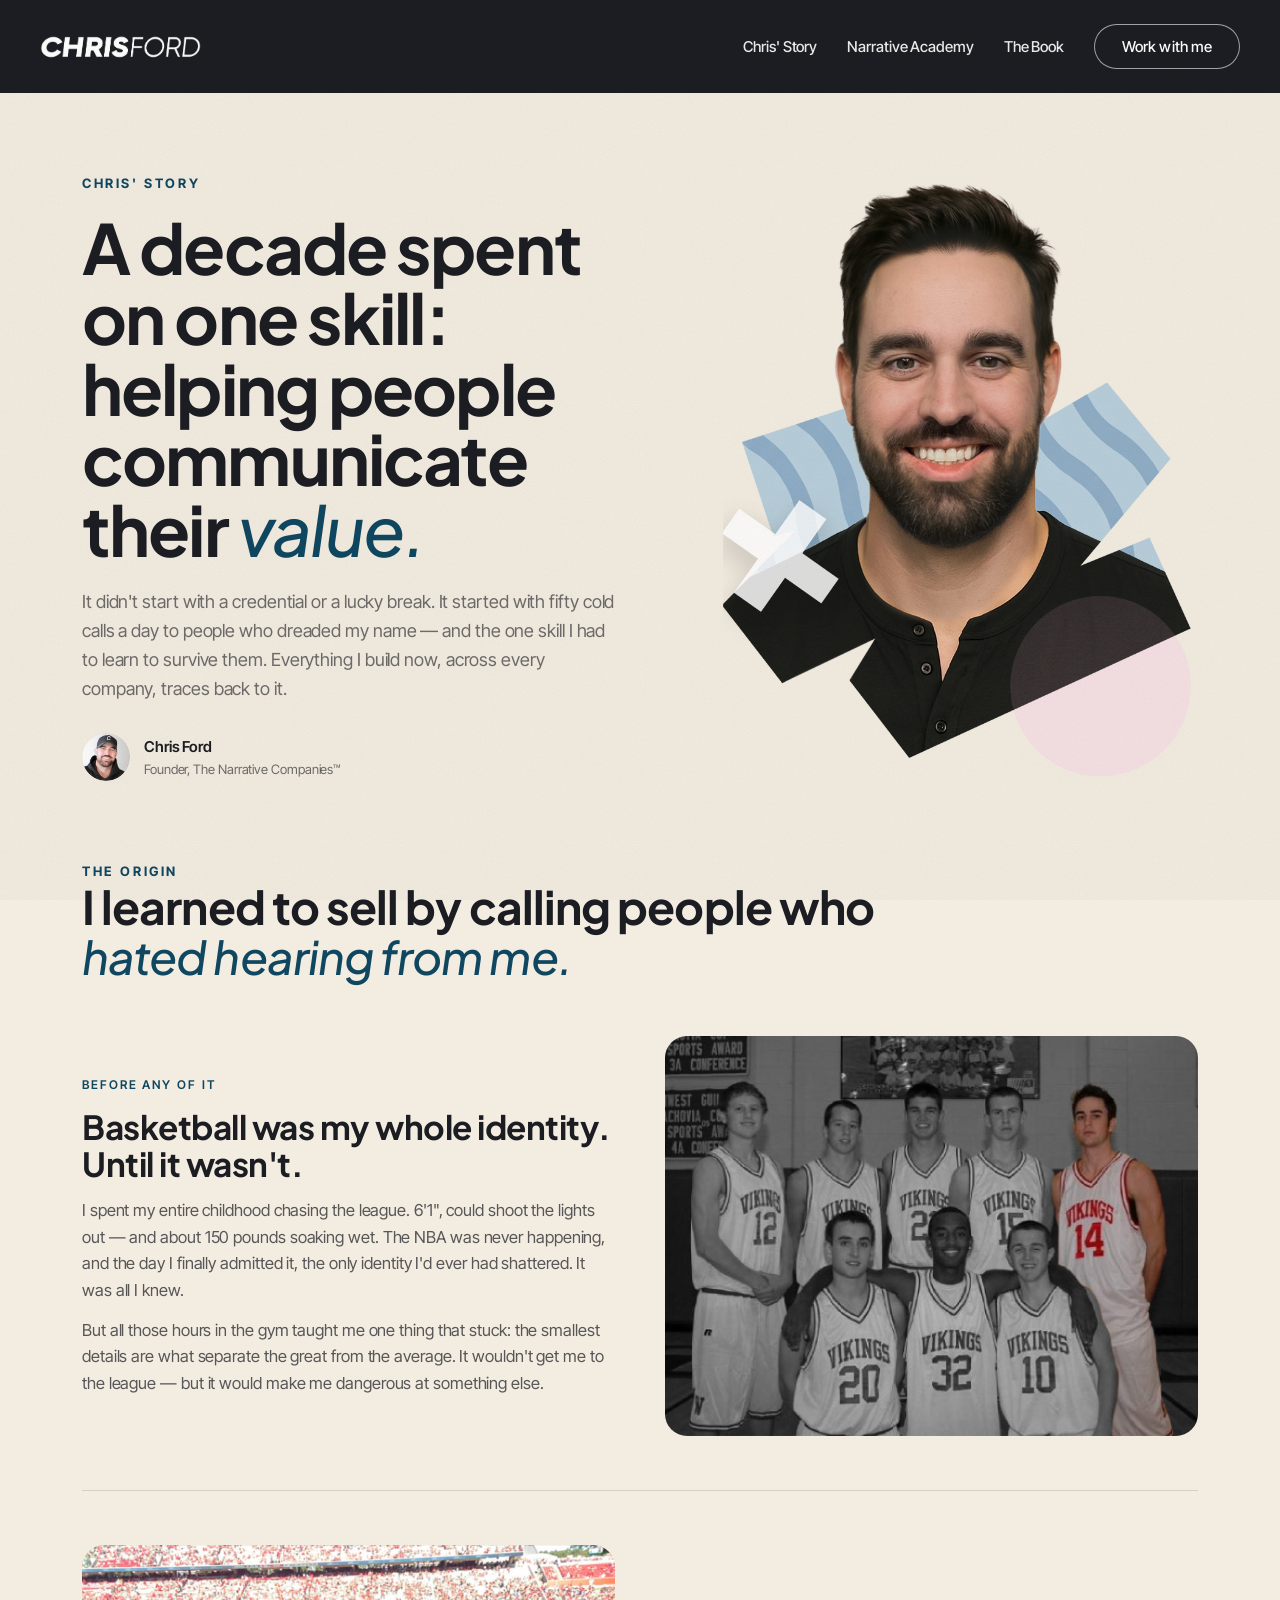
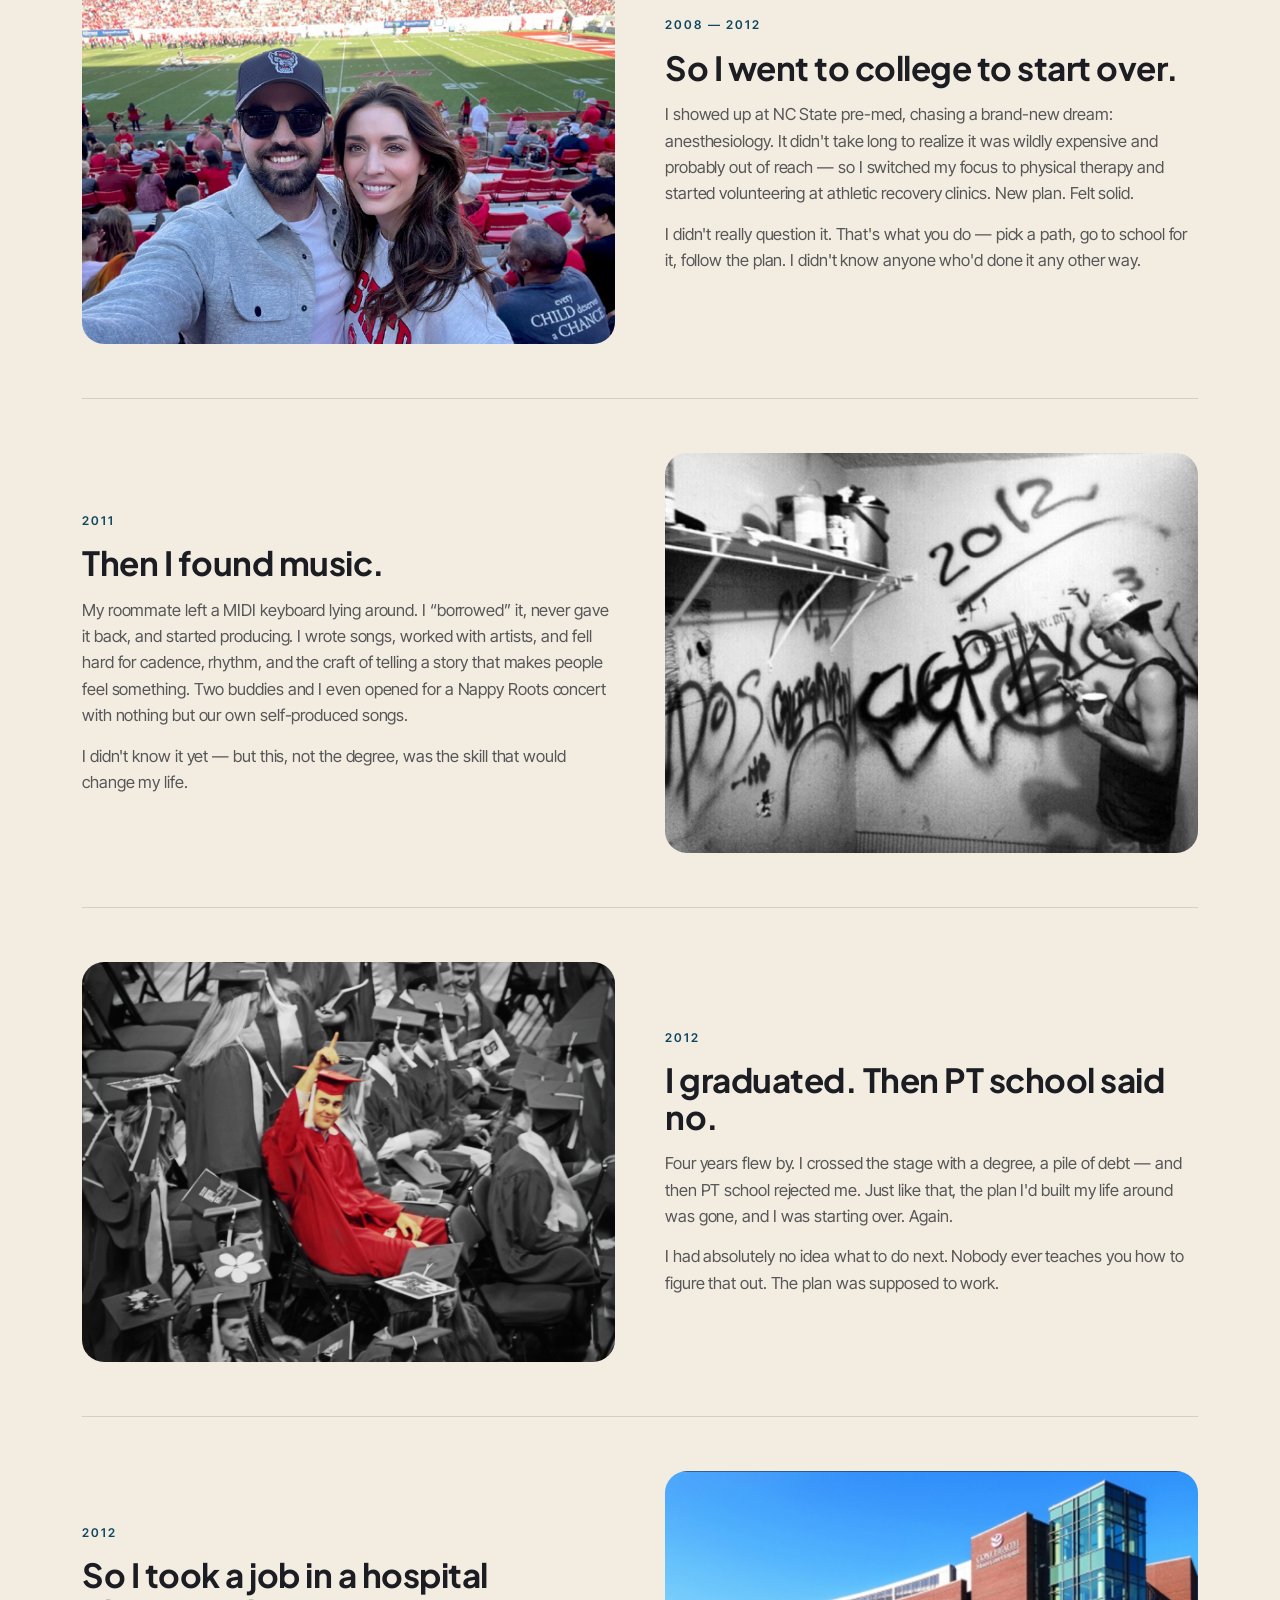
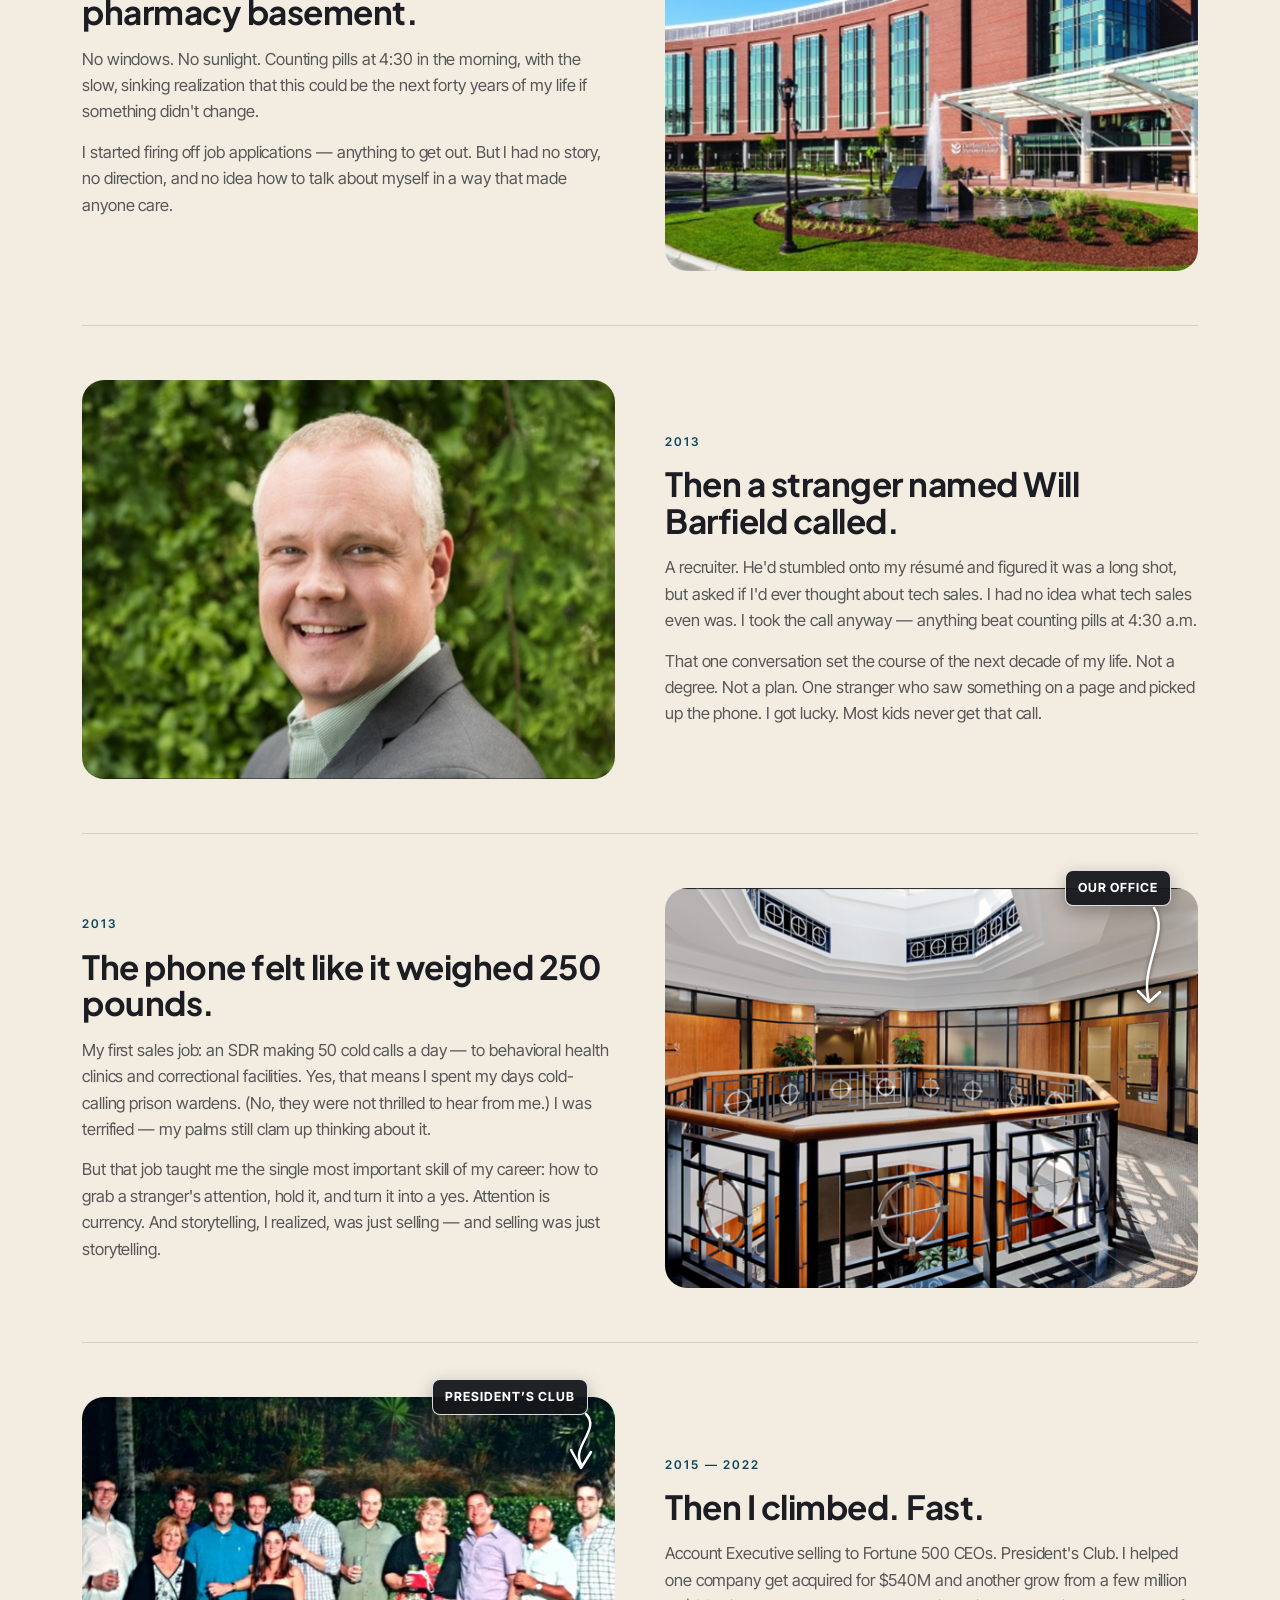
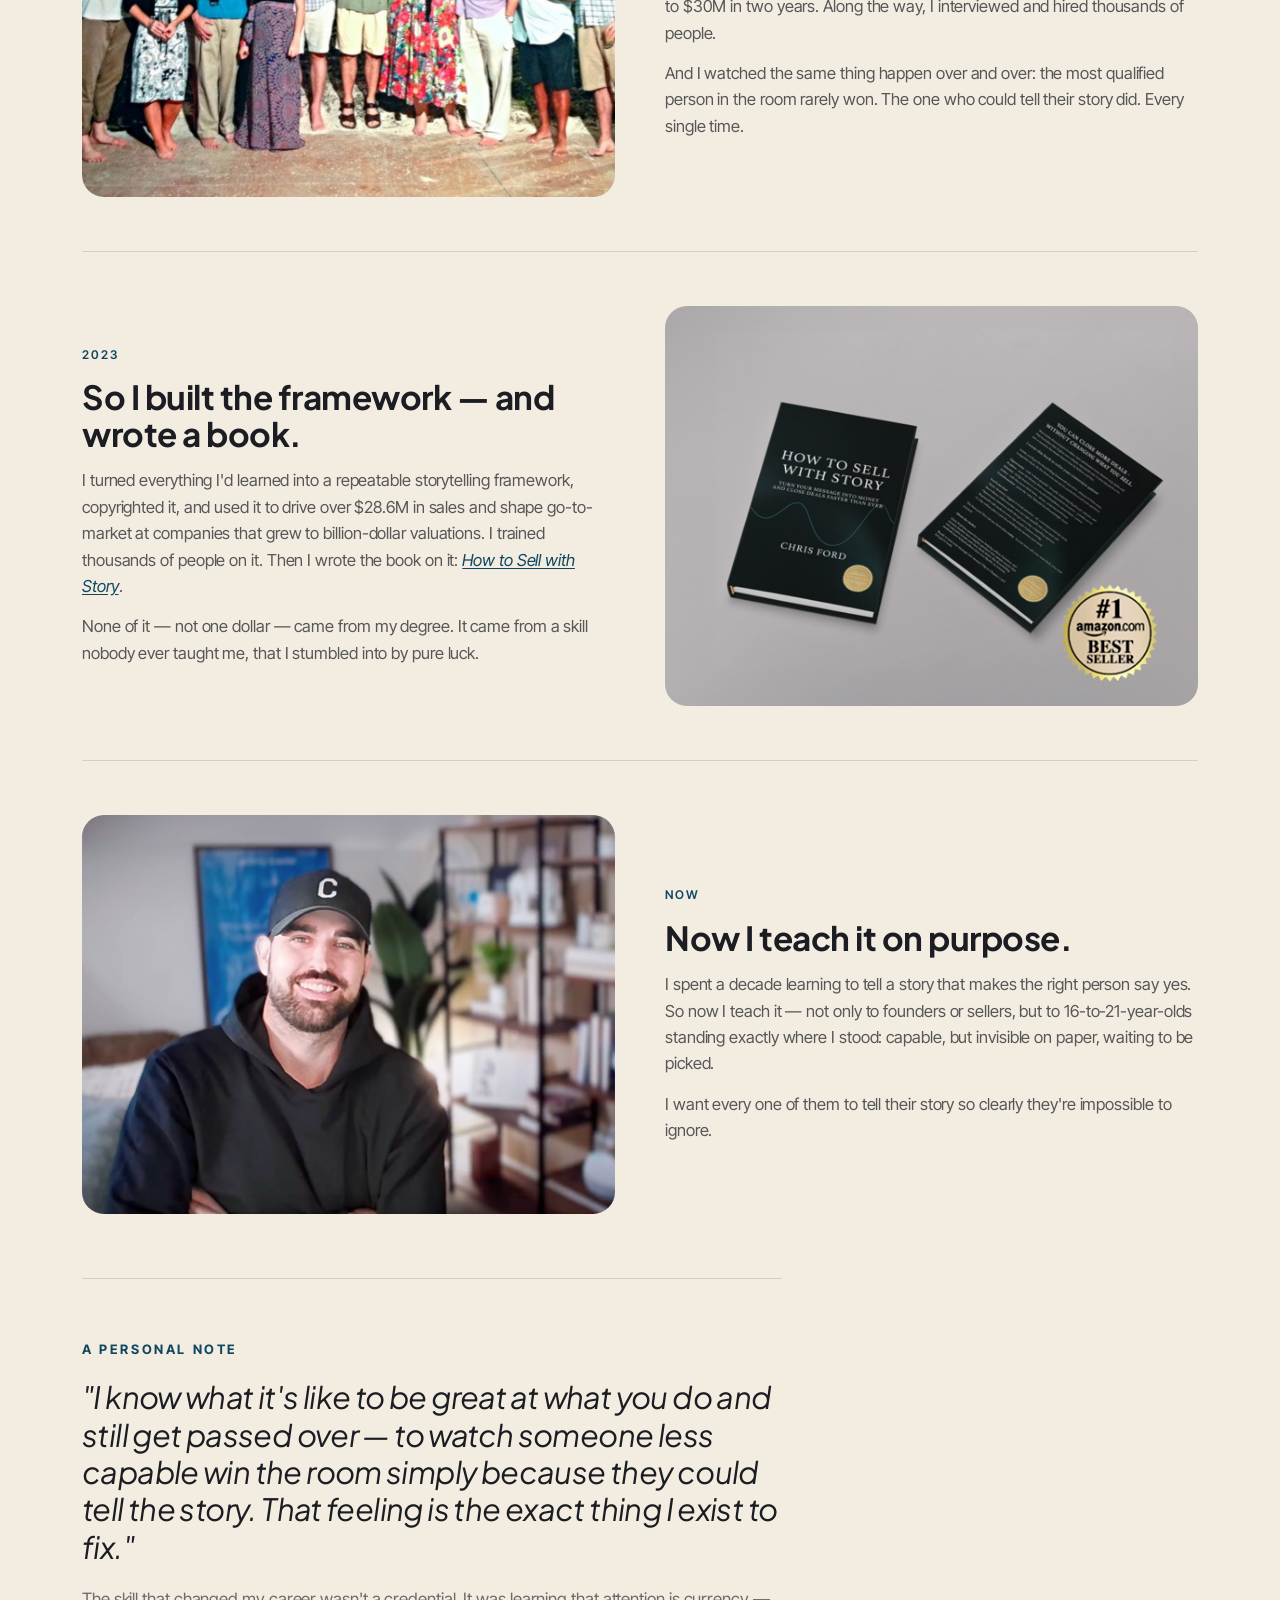
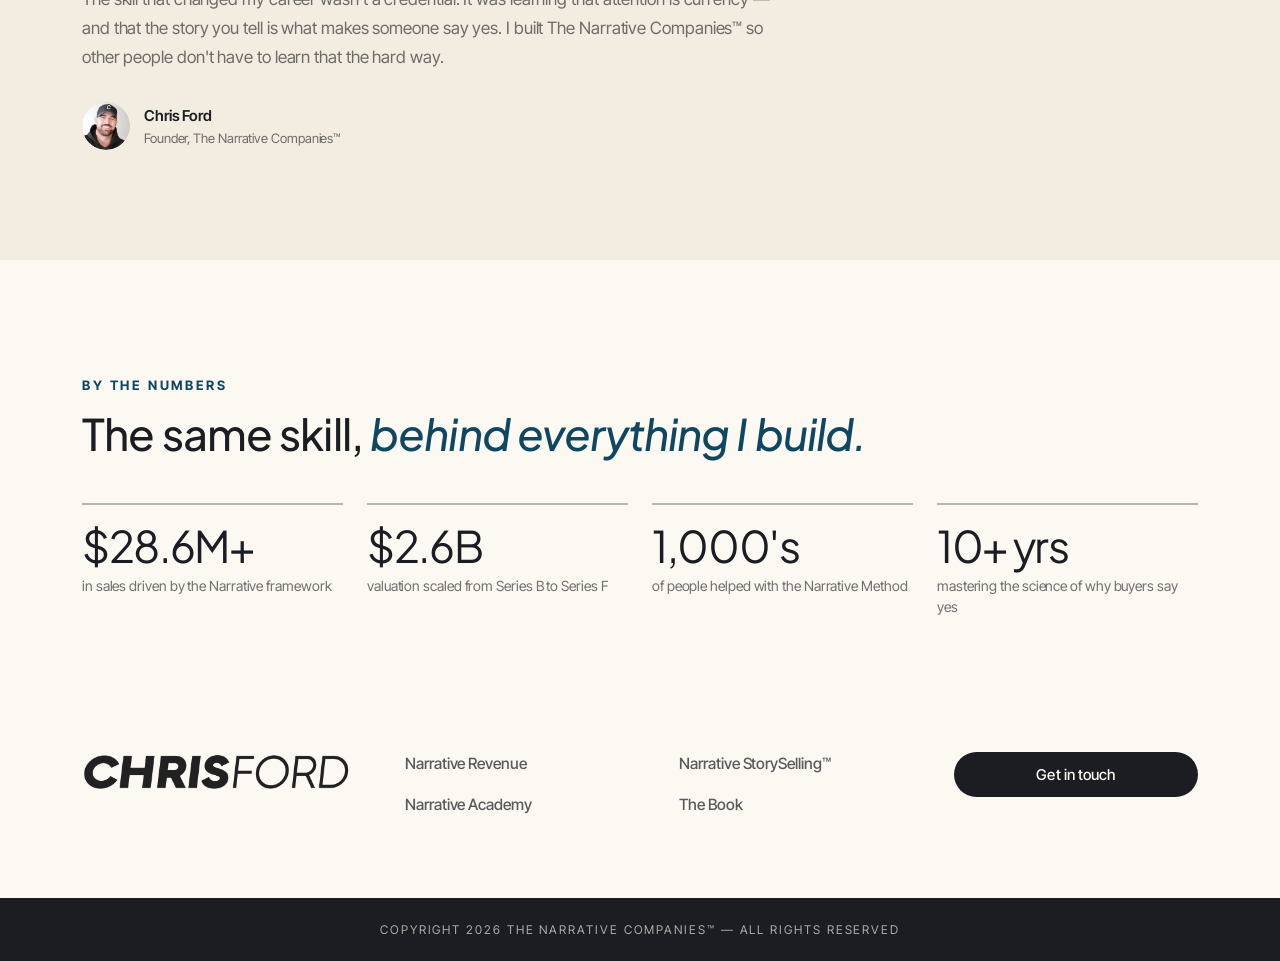
==== chris-story.html @ 7ea1d1e4 "Rebuild homepage: StoryBrand flow, cinematic intro, new type system - Move Chris' Story to its own p" ====
<!DOCTYPE html>
<html lang="en">
<head>
<meta charset="UTF-8">
<meta name="viewport" content="width=device-width, initial-scale=1.0">
<title>Chris' Story — Chris Ford</title>
<meta name="description" content="A decade spent on one skill: helping people communicate their value. The origin story behind Chris Ford and The Narrative Companies.">
<link rel="icon" href="ChrisFord-favicon.png">
<link rel="preconnect" href="https://fonts.googleapis.com">
<link rel="preconnect" href="https://fonts.gstatic.com" crossorigin>
<link href="https://fonts.googleapis.com/css2?family=Source+Serif+4:ital,opsz,wght@0,8..60,400;0,8..60,500;0,8..60,600;0,8..60,700;1,8..60,400;1,8..60,500;1,8..60,600&family=Inter+Tight:wght@400;500;600;700&family=Plus+Jakarta+Sans:wght@500;600;700;800&family=Caveat:wght@600;700&display=swap" rel="stylesheet">
<link rel="stylesheet" href="styles.css">
<style>
  /* Chris' Story page: no hero, so make the header a solid dark bar at the top */
  header{position:static;background:var(--ink)}
  body{background:var(--bone-soft)}
  .story{padding-top:clamp(56px,7vw,80px)}
</style>
</head>
<body>

<!-- ===== NAV ===== -->
<header>
  <nav>
    <a href="index.html" class="logo"><img src="cford.png" alt="Chris Ford"></a>
    <div class="navlinks">
      <a href="chris-story.html">Chris' Story</a>
      <a href="https://thenarrativeacademy.com" target="_blank" rel="noopener">Narrative Academy</a>
      <a href="index.html#book">The Book</a>
      <a href="contact.html" class="btn btn-ghost-light">Work with me</a>
    </div>
    <button class="nav-toggle" id="navToggle" aria-label="Open menu" aria-expanded="false">
      <span></span><span></span><span></span>
    </button>
  </nav>
  <div class="mobile-menu" id="mobileMenu">
    <a href="chris-story.html">Chris' Story</a>
    <a href="https://thenarrativeacademy.com" target="_blank" rel="noopener">Narrative Academy</a>
    <a href="index.html#book">The Book</a>
    <a href="contact.html" class="mm-cta">Work with me</a>
  </div>
</header>

<!-- ===== CHRIS' STORY ===== -->
<section class="story" id="chris-story">
  <div class="container">
    <div class="story-intro">
      <div>
        <div class="eyebrow">Chris' Story</div>
        <h2>A decade spent on one skill: helping people communicate their <em>value.</em></h2>
        <p class="lede">It didn't start with a credential or a lucky break. It started with fifty cold calls a day to people who dreaded my name — and the one skill I had to learn to survive them. Everything I build now, across every company, traces back to it.</p>
        <div class="story-byline">
          <img src="prof-ig.png" alt="Chris Ford">
          <div>
            <div class="nm">Chris Ford</div>
            <div class="rl">Founder, The Narrative Companies&trade;</div>
          </div>
        </div>
      </div>
      <div class="story-hero-photo"><img src="cf-design.png" alt="Chris Ford"></div>
    </div>

    <div class="story-origin-head">
      <div class="eyebrow">The origin</div>
      <h3>I learned to sell by calling people who <em>hated hearing from me.</em></h3>
    </div>

    <div class="beat first img-right">
      <div class="beat-media"><img src="chris-basketball.png" alt="Chris with his high school basketball team"></div>
      <div class="beat-text">
        <div class="beat-meta">Before any of it</div>
        <h3>Basketball was my whole identity. Until it wasn't.</h3>
        <p>I spent my entire childhood chasing the league. 6'1", could shoot the lights out — and about 150 pounds soaking wet. The NBA was never happening, and the day I finally admitted it, the only identity I'd ever had shattered. It was all I knew.</p>
        <p>But all those hours in the gym taught me one thing that stuck: the smallest details are what separate the great from the average. It wouldn't get me to the league — but it would make me dangerous at something else.</p>
      </div>
    </div>

    <div class="beat">
      <div class="beat-media"><img src="chris-nc-state.png" alt="NC State 2008"></div>
      <div class="beat-text">
        <div class="beat-meta">2008 — 2012</div>
        <h3>So I went to college to start over.</h3>
        <p>I showed up at NC State pre-med, chasing a brand-new dream: anesthesiology. It didn't take long to realize it was wildly expensive and probably out of reach — so I switched my focus to physical therapy and started volunteering at athletic recovery clinics. New plan. Felt solid.</p>
        <p>I didn't really question it. That's what you do — pick a path, go to school for it, follow the plan. I didn't know anyone who'd done it any other way.</p>
      </div>
    </div>

    <div class="beat img-right">
      <div class="beat-media"><img src="chris-storytelling.png" alt="Chris producing music in college"></div>
      <div class="beat-text">
        <div class="beat-meta">2011</div>
        <h3>Then I found music.</h3>
        <p>My roommate left a MIDI keyboard lying around. I &ldquo;borrowed&rdquo; it, never gave it back, and started producing. I wrote songs, worked with artists, and fell hard for cadence, rhythm, and the craft of telling a story that makes people feel something. Two buddies and I even opened for a Nappy Roots concert with nothing but our own self-produced songs.</p>
        <p>I didn't know it yet — but this, not the degree, was the skill that would change my life.</p>
      </div>
    </div>

    <div class="beat">
      <div class="beat-media"><img src="chris-graduation.png" alt="Graduation 2012"></div>
      <div class="beat-text">
        <div class="beat-meta">2012</div>
        <h3>I graduated. Then PT school said no.</h3>
        <p>Four years flew by. I crossed the stage with a degree, a pile of debt — and then PT school rejected me. Just like that, the plan I'd built my life around was gone, and I was starting over. Again.</p>
        <p>I had absolutely no idea what to do next. Nobody ever teaches you how to figure that out. The plan was supposed to work.</p>
      </div>
    </div>

    <div class="beat img-right">
      <div class="beat-media"><img src="chris-pharmacy.png" alt="Hospital pharmacy"></div>
      <div class="beat-text">
        <div class="beat-meta">2012</div>
        <h3>So I took a job in a hospital pharmacy basement.</h3>
        <p>No windows. No sunlight. Counting pills at 4:30 in the morning, with the slow, sinking realization that this could be the next forty years of my life if something didn't change.</p>
        <p>I started firing off job applications — anything to get out. But I had no story, no direction, and no idea how to talk about myself in a way that made anyone care.</p>
      </div>
    </div>

    <div class="beat">
      <div class="beat-media"><img src="chris-will-barfield.png" alt="Will Barfield"></div>
      <div class="beat-text">
        <div class="beat-meta">2013</div>
        <h3>Then a stranger named Will Barfield called.</h3>
        <p>A recruiter. He'd stumbled onto my résumé and figured it was a long shot, but asked if I'd ever thought about tech sales. I had no idea what tech sales even was. I took the call anyway — anything beat counting pills at 4:30 a.m.</p>
        <p>That one conversation set the course of the next decade of my life. Not a degree. Not a plan. One stranger who saw something on a page and picked up the phone. I got lucky. Most kids never get that call.</p>
      </div>
    </div>

    <div class="beat img-right">
      <div class="beat-media has-anno">
        <div class="beat-media-clip"><img src="chris-relias.png" alt="Chris's first sales office"></div>
        <div class="beat-anno">
          <span class="beat-anno-label">Our office</span>
          <svg class="beat-anno-arrow" width="46" height="105" viewBox="0 0 46 105" fill="none" aria-hidden="true" style="top:4%;right:clamp(12px,5.5%,34px)">
            <path d="M31 4 C 47 28, 16 64, 26 97" stroke="#fff" stroke-width="2.5" stroke-linecap="round"/>
            <path d="M15 87 L26 98 L37 88" stroke="#fff" stroke-width="2.5" stroke-linecap="round" stroke-linejoin="round"/>
          </svg>
        </div>
      </div>
      <div class="beat-text">
        <div class="beat-meta">2013</div>
        <h3>The phone felt like it weighed 250 pounds.</h3>
        <p>My first sales job: an SDR making 50 cold calls a day — to behavioral health clinics and correctional facilities. Yes, that means I spent my days cold-calling prison wardens. (No, they were not thrilled to hear from me.) I was terrified — my palms still clam up thinking about it.</p>
        <p>But that job taught me the single most important skill of my career: how to grab a stranger's attention, hold it, and turn it into a yes. Attention is currency. And storytelling, I realized, was just selling — and selling was just storytelling.</p>
      </div>
    </div>

    <div class="beat">
      <div class="beat-media has-anno">
        <div class="beat-media-clip"><img src="chris-presidents-club.png" alt="Chris with his team at President's Club"></div>
        <div class="beat-anno">
          <span class="beat-anno-label">President&rsquo;s Club</span>
          <svg class="beat-anno-arrow" width="40" height="65" viewBox="0 0 40 65" fill="none" aria-hidden="true" style="top:3%;right:clamp(8px,3%,22px)">
            <path d="M27 5 C 42 20, 12 38, 22 55" stroke="#fff" stroke-width="2.5" stroke-linecap="round"/>
            <path d="M12 41 L22 59 L32 43" stroke="#fff" stroke-width="2.5" stroke-linecap="round" stroke-linejoin="round"/>
          </svg>
        </div>
      </div>
      <div class="beat-text">
        <div class="beat-meta">2015 — 2022</div>
        <h3>Then I climbed. Fast.</h3>
        <p>Account Executive selling to Fortune 500 CEOs. President's Club. I helped one company get acquired for $540M and another grow from a few million to $30M in two years. Along the way, I interviewed and hired thousands of people.</p>
        <p>And I watched the same thing happen over and over: the most qualified person in the room rarely won. The one who could tell their story did. Every single time.</p>
      </div>
    </div>

    <div class="beat img-right">
      <div class="beat-media"><img src="how-to-sell-with-story.png" alt="Chris teaching his storytelling framework"></div>
      <div class="beat-text">
        <div class="beat-meta">2023</div>
        <h3>So I built the framework — and wrote a book.</h3>
        <p>I turned everything I'd learned into a repeatable storytelling framework, copyrighted it, and used it to drive over $28.6M in sales and shape go-to-market at companies that grew to billion-dollar valuations. I trained thousands of people on it. Then I wrote the book on it: <a href="https://www.amazon.com/How-Sell-Story-Message-Faster/dp/B0FV3L6LKT/" target="_blank" rel="noopener">How to Sell with Story</a>.</p>
        <p>None of it — not one dollar — came from my degree. It came from a skill nobody ever taught me, that I stumbled into by pure luck.</p>
      </div>
    </div>

    <div class="beat">
      <div class="beat-media"><img src="chris-office-wide.png" alt="Chris Ford today"></div>
      <div class="beat-text">
        <div class="beat-meta">Now</div>
        <h3>Now I teach it on purpose.</h3>
        <p>I spent a decade learning to tell a story that makes the right person say yes. So now I teach it — not only to founders or sellers, but to 16-to-21-year-olds standing exactly where I stood: capable, but invisible on paper, waiting to be picked.</p>
        <p>I want every one of them to tell their story so clearly they're impossible to ignore.</p>
      </div>
    </div>

    <div class="story-note">
      <div class="eyebrow">A personal note</div>
      <p class="big">"I know what it's like to be great at what you do and still get passed over — to watch someone less capable win the room simply because they could tell the story. That feeling is the exact thing I exist to fix."</p>
      <p>The skill that changed my career wasn't a credential. It was learning that attention is currency — and that the story you tell is what makes someone say yes. I built The Narrative Companies™ so other people don't have to learn that the hard way.</p>
      <div class="story-byline">
        <img src="prof-ig.png" alt="Chris Ford">
        <div>
          <div class="nm">Chris Ford</div>
          <div class="rl">Founder, The Narrative Companies&trade;</div>
        </div>
      </div>
    </div>
  </div>

  <div class="story-stats-sec">
    <div class="container">
      <div class="eyebrow">By the numbers</div>
      <h3 style="font-weight:500;font-size:clamp(28px,3.4vw,44px);line-height:1.08;letter-spacing:-0.02em;margin-top:14px;max-width:820px">The same skill, <em>behind everything I build.</em></h3>
      <div class="story-stats">
        <div class="story-stat"><div class="n">$28.6M+</div><div class="l">in sales driven by the Narrative framework</div></div>
        <div class="story-stat"><div class="n">$2.6B</div><div class="l">valuation scaled from Series B to Series F</div></div>
        <div class="story-stat"><div class="n">1,000's</div><div class="l">of people helped with the Narrative Method</div></div>
        <div class="story-stat"><div class="n">10+ yrs</div><div class="l">mastering the science of why buyers say yes</div></div>
      </div>
    </div>
  </div>
</section>

<!-- ===== FOOTER ===== -->
<footer>
  <div class="main">
    <div class="container foot-grid">
      <div class="foot-logo"><img src="cford-black.png" alt="Chris Ford"></div>
      <div class="foot-col">
        <a href="https://www.narrativerevenue.com" target="_blank" rel="noopener">Narrative Revenue</a>
        <a href="https://thenarrativeacademy.com" target="_blank" rel="noopener">Narrative Academy</a>
      </div>
      <div class="foot-col">
        <a href="https://www.narrativestoryselling.com" target="_blank" rel="noopener">Narrative StorySelling&trade;</a>
        <a href="https://www.amazon.com/How-Sell-Story-Message-Faster/dp/B0FV3L6LKT/" target="_blank" rel="noopener">The Book</a>
      </div>
      <div class="foot-cta">
        <a href="contact.html" class="btn btn-primary">Get in touch</a>
      </div>
    </div>
  </div>
  <div class="foot-bottom">
    Copyright 2026 The Narrative Companies&trade; — All Rights Reserved
  </div>
</footer>

<script>
  /* ---- Navbar dropdown (click/tap + outside-close) ---- */
  (function(){
    var item=document.getElementById('companiesItem');
    if(!item)return;
    var trigger=item.querySelector('.nav-trigger');
    trigger.addEventListener('click',function(e){
      e.stopPropagation();
      var open=item.classList.toggle('open');
      trigger.setAttribute('aria-expanded',open?'true':'false');
    });
    document.addEventListener('click',function(){item.classList.remove('open');trigger.setAttribute('aria-expanded','false');});
    document.addEventListener('keydown',function(e){if(e.key==='Escape'){item.classList.remove('open');trigger.setAttribute('aria-expanded','false');}});
  })();

  /* ---- Mobile menu toggle ---- */
  (function(){
    var t=document.getElementById('navToggle'),m=document.getElementById('mobileMenu');
    if(!t||!m)return;
    function close(){m.classList.remove('open');t.classList.remove('open');t.setAttribute('aria-expanded','false');}
    t.addEventListener('click',function(){
      var open=m.classList.toggle('open');
      t.classList.toggle('open',open);
      t.setAttribute('aria-expanded',open?'true':'false');
    });
    m.querySelectorAll('a').forEach(function(a){a.addEventListener('click',close);});
  })();

  /* ---- Subtle scroll reveal ---- */
  (function(){
    var reduce = window.matchMedia && window.matchMedia('(prefers-reduced-motion: reduce)').matches;
    var groups = [
      '.story-intro > div','.story-origin-head','.beat','.story-note',
      '.story-stats-sec .eyebrow','.story-stats-sec h3','.story-stat'
    ];
    var els = Array.prototype.slice.call(document.querySelectorAll(groups.join(',')));
    if(!els.length) return;
    els.forEach(function(el){ el.classList.add('reveal'); });
    document.querySelectorAll('.story-stat').forEach(function(el,i){ el.style.transitionDelay = (i*0.08)+'s'; });
    if(reduce || !('IntersectionObserver' in window)){ els.forEach(function(el){ el.classList.add('in'); }); return; }
    var io = new IntersectionObserver(function(entries){
      entries.forEach(function(e){ if(e.isIntersecting){ e.target.classList.add('in'); io.unobserve(e.target); } });
    }, { threshold: 0.12, rootMargin: '0px 0px -6% 0px' });
    els.forEach(function(el){ io.observe(el); });
  })();
</script>
</body>
</html>
---- styles.css ----
:root{
    /* ---- Narrative house palette ---- */
    --bone:#fcf8f2;
    --bone-soft:#f3ece1;
    --bone-dark:#ece3d4;
    --ink:#1B1D22;
    --ink-soft:rgba(27,29,34,0.72);
    --muted:rgba(27,29,34,0.62);
    --hairline:rgba(27,29,34,0.14);
    --hairline-2:rgba(27,29,34,0.30);
    --teal:#0F4761;
    --sky:#8ecbe2;
    --pink:#E921A8;
    --purple:#B163E6;
    --powder:#a883f8;
    --gold:#A8842B;--gold-champagne:#CDB06A;
    --gradient:linear-gradient(90deg,#E921A8 0%,#B163E6 50%,#a883f8 100%);
    --cream-on-ink:rgba(250,246,239,0.82);
    --serif:'Source Serif 4','Georgia',serif;
    --sans:'Inter Tight',ui-sans-serif,system-ui,sans-serif;
    --display:'Plus Jakarta Sans','Inter Tight',sans-serif;
    --sage:#5f7d73;
    --sage-2:#9bbcb0;
    --chip:#e6ece8;
    --script:'Caveat',cursive;
    --maxw:1180px;
  }
  *{margin:0;padding:0;box-sizing:border-box}
  html{scroll-behavior:smooth;overflow-x:hidden}
  body{font-family:var(--sans);background:var(--bone);color:var(--ink);font-size:17px;line-height:1.6;-webkit-font-smoothing:antialiased;text-rendering:optimizeLegibility;letter-spacing:-0.005em}
  img{max-width:100%;display:block}
  a{color:inherit;text-decoration:none}
  /* paper texture */
  body::before{content:"";position:fixed;inset:0;pointer-events:none;z-index:200;opacity:.07;mix-blend-mode:multiply;
    background-image:url("data:image/svg+xml;utf8,<svg xmlns='http://www.w3.org/2000/svg' width='220' height='220'><filter id='n'><feTurbulence type='fractalNoise' baseFrequency='0.85' numOctaves='2' stitchTiles='stitch'/><feColorMatrix values='0 0 0 0 0  0 0 0 0 0  0 0 0 0 0  0 0 0 0.55 0'/></filter><rect width='100%' height='100%' filter='url(%23n)'/></svg>")}

  h1,h2,h3,h4{font-family:var(--display);font-weight:700;letter-spacing:-0.018em;line-height:1.04}
  em,.it{font-style:italic;color:var(--teal);font-weight:500}
  .container{max-width:var(--maxw);margin:0 auto;padding:0 32px}
  .eyebrow{font-family:var(--sans);font-size:13px;font-weight:700;letter-spacing:.20em;text-transform:uppercase;color:var(--teal)}
  .eyebrow.on-ink{color:var(--sky)}
  .lede{font-size:18px;line-height:1.6;color:var(--muted)}

  /* buttons */
  .btn{display:inline-flex;align-items:center;gap:9px;padding:15px 28px;border-radius:100px;font-family:var(--sans);font-size:15px;font-weight:500;letter-spacing:.005em;transition:transform .2s cubic-bezier(.2,.7,.2,1),background .18s,color .18s,box-shadow .2s;line-height:1}
  .btn:hover{transform:translateY(-1px)}
  .btn .arr{transition:transform .25s}
  .btn:hover .arr{transform:translateX(4px)}
  .btn-primary{background:var(--ink);color:var(--bone)}
  .btn-primary:hover{background:var(--teal);box-shadow:0 12px 26px -14px rgba(27,29,34,.5)}
  .btn-on-ink{background:var(--bone);color:var(--ink)}
  .btn-on-ink:hover{background:var(--sky);color:var(--ink)}
  .proven .btn-on-ink:hover{background:var(--gold-champagne);color:var(--ink)}
  .btn-ghost{background:transparent;color:var(--ink);box-shadow:inset 0 0 0 1px var(--hairline-2)}
  .btn-ghost:hover{background:var(--ink);color:var(--bone)}
  .btn-ghost-light{background:transparent;color:#fff;box-shadow:inset 0 0 0 1px rgba(255,255,255,.6)}
  .btn-ghost-light:hover{background:#fff;color:var(--ink)}

  /* Subtle scroll reveal */
  .reveal{opacity:0;transform:translateY(18px);transition:opacity .7s cubic-bezier(.4,0,.2,1),transform .7s cubic-bezier(.4,0,.2,1)}
  .reveal.in{opacity:1;transform:none}
  @media(prefers-reduced-motion:reduce){.reveal{opacity:1!important;transform:none!important;transition:none!important}}

  /* ---------- NAV ---------- */
  header{position:absolute;top:0;left:0;right:0;z-index:30}
  nav{display:flex;align-items:center;justify-content:space-between;padding:24px 40px}
  .logo{display:inline-block;line-height:0}
  .logo img{height:24px;width:auto}
  .navlinks{display:flex;align-items:center;gap:30px}
  .navlinks > a:not(.btn){color:rgba(255,255,255,.92);font-size:15px;font-weight:500}
  .navlinks > a:not(.btn):hover{color:#fff}
  .nav-item{position:relative}
  .nav-item::after{content:"";position:absolute;top:100%;left:-10px;right:-10px;height:16px}
  .nav-trigger{display:inline-flex;align-items:center;gap:6px;font-family:var(--sans);font-size:15px;font-weight:500;color:rgba(255,255,255,.92);background:none;border:0;padding:0;cursor:pointer}
  .nav-trigger:hover,.nav-item.open .nav-trigger{color:#fff}
  .nav-trigger .chev{font-size:10px;transition:transform .2s}
  .nav-item:hover .chev,.nav-item.open .chev{transform:rotate(180deg)}
  .nav-menu{position:absolute;top:100%;left:50%;margin-top:14px;min-width:224px;background:var(--bone);border:1px solid var(--hairline);border-radius:14px;padding:8px;box-shadow:0 24px 54px -22px rgba(0,0,0,.45);opacity:0;visibility:hidden;transform:translateX(-50%) translateY(6px);transition:opacity .18s ease,transform .18s ease;z-index:40}
  .nav-item:hover .nav-menu,.nav-item.open .nav-menu{opacity:1;visibility:visible;transform:translateX(-50%) translateY(0)}
  .nav-menu a{display:block;padding:11px 14px;border-radius:9px;color:var(--ink-soft);font-size:14.5px;font-weight:500;white-space:nowrap}
  .nav-menu a:hover{background:var(--bone-soft);color:var(--teal)}
  .nav-toggle{display:none;flex-direction:column;gap:5px;background:none;border:0;cursor:pointer;padding:6px;z-index:60}
  .nav-toggle span{display:block;width:26px;height:2px;background:#fff;border-radius:2px;transition:transform .25s,opacity .2s}
  .nav-toggle.open span:nth-child(1){transform:translateY(7px) rotate(45deg)}
  .nav-toggle.open span:nth-child(2){opacity:0}
  .nav-toggle.open span:nth-child(3){transform:translateY(-7px) rotate(-45deg)}
  .mobile-menu{display:none;position:absolute;top:100%;left:0;right:0;background:var(--ink);padding:10px 22px 22px;flex-direction:column;border-top:1px solid rgba(255,255,255,.1);box-shadow:0 28px 44px -22px rgba(0,0,0,.65);z-index:50}
  .mobile-menu.open{display:flex}
  .mobile-menu a{color:rgba(255,255,255,.92);font-size:17px;font-weight:500;padding:14px 4px;border-bottom:1px solid rgba(255,255,255,.08)}
  .mobile-menu a:hover{color:#fff}
  .mobile-menu .mm-cta{margin-top:16px;text-align:center;background:#fff;color:var(--ink);border-radius:100px;padding:15px;font-weight:600;border-bottom:0}

  /* ---------- HERO ---------- */
  .hero{position:relative;min-height:100vh;display:flex;flex-direction:column;justify-content:center;align-items:center;text-align:center;color:#fff;overflow:hidden;background:#15161a}
  .hero-video{position:absolute;inset:0;z-index:0;overflow:hidden;background:#15161a url('me.png') center/cover}
  .hero-video video{position:absolute;inset:0;width:100%;height:100%;object-fit:cover;pointer-events:none}
  .hero-overlay{position:absolute;inset:0;z-index:1;background:linear-gradient(rgba(20,21,26,.70),rgba(20,21,26,.84))}
  .hero h1,.hero .lede,.hero .scroll{position:relative;z-index:2}
  .hero h1{font-size:clamp(54px,8.6vw,124px);line-height:.98;font-weight:700;letter-spacing:-0.03em;max-width:1080px}
  .hero h1 em{color:var(--sky);font-style:italic}
  .hero h1 .typed{font-style:italic;color:var(--sky);transition:color .25s}
  .hero h1 .caret{display:inline-block;width:3px;height:.82em;margin-left:4px;vertical-align:-0.06em;background:currentColor;color:var(--sky);animation:blink 1s steps(1) infinite}
  @keyframes blink{50%{opacity:0}}
  .hero .lede{margin-top:30px;max-width:600px;color:var(--cream-on-ink)}
  .hero .hero-cred{position:relative;z-index:2;display:inline-flex;align-items:center;gap:8px;margin:0 0 26px;padding:9px 18px;border:1px solid rgba(255,255,255,.22);border-radius:999px;background:rgba(255,255,255,.07);backdrop-filter:blur(6px);-webkit-backdrop-filter:blur(6px);font-family:var(--sans);font-size:12px;font-weight:600;letter-spacing:.13em;text-transform:uppercase;color:rgba(255,255,255,.82)}
  .hero .hero-cred em{font-style:italic;color:inherit;text-transform:uppercase;letter-spacing:inherit;font-weight:600}
  .hero .hero-cred a{text-decoration:none;transition:opacity .2s}
  .hero .hero-cred a:hover{opacity:.78}
  .hero .scroll{position:absolute;bottom:30px;display:flex;flex-direction:column;align-items:center;gap:8px;font-size:12px;letter-spacing:.2em;text-transform:uppercase;color:rgba(255,255,255,.6)}
  .hero .scroll-arrow{font-size:18px;line-height:1;animation:scrollbob 1.8s ease-in-out infinite}
  @keyframes scrollbob{0%,100%{transform:translateY(0);opacity:.55}50%{transform:translateY(5px);opacity:1}}

  /* ---------- ABOUT ---------- */
  .about{background:var(--bone);display:grid;grid-template-columns:1.05fr .95fr;align-items:stretch}
  .about-text{padding:110px 70px}
  .about-text .eyebrow{margin-bottom:6px}
  .about-text .name-sig{height:96px;width:auto;margin:6px 0 26px;display:block}
  .about-text h3{font-family:var(--display);font-size:30px;font-weight:700;margin-bottom:22px;letter-spacing:-0.015em}
  .about-text p{font-size:16.5px;color:var(--ink-soft);margin-bottom:16px}
  .about-text p b{font-weight:600;color:var(--ink)}
  .about-text .btn{margin-top:18px}
  .about-media{background:url('chris-hat-c-logo.png') center/cover;min-height:600px}

  /* ---------- KNOWN FROM (ink band) ---------- */
  .known{background:var(--ink);color:#fff;text-align:center;padding:64px 0}
  .known .eyebrow{margin-bottom:30px}
  .logos{display:flex;flex-wrap:wrap;justify-content:center;align-items:center;gap:54px;opacity:.92}
  .logos span{font-family:var(--sans);font-weight:600;font-size:20px;letter-spacing:.01em}

  /* ---------- QUOTE ---------- */
  .quote{text-align:center;padding:110px 28px;background:var(--bone)}
  .quote.alt{background:var(--bone-soft)}
  .quote.feature{background:var(--ink);color:var(--bone)}
  .quote.feature h2{color:var(--bone)}
  .quote.feature .by{color:var(--sky)}
  .quote h2{font-family:var(--display);font-weight:700;font-style:italic;font-size:clamp(28px,3.8vw,46px);max-width:1000px;margin:0 auto;line-height:1.2;letter-spacing:-0.018em}
  .quote .by{margin-top:26px;font-family:var(--script);font-size:30px;color:var(--teal)}

  /* ---------- CHARGE BAND (ink) ---------- */
  .charge{position:relative;color:#fff;text-align:center;padding:130px 28px;overflow:hidden;background:var(--ink)}
  .charge::before{content:"";position:absolute;inset:0;z-index:0;background:radial-gradient(90% 130% at 84% 26%,rgba(142,203,226,.15),transparent 56%)}
  .charge .bandvec{position:absolute;inset:0;width:100%;height:100%;z-index:0}
  .charge .container{position:relative;z-index:1}
  .charge h2{font-family:var(--display);font-weight:700;font-size:clamp(30px,4.4vw,58px);max-width:1040px;margin:0 auto;line-height:1.12;letter-spacing:-0.02em}
  .charge h2 em{color:var(--sky);font-style:italic}
  .charge .ctas{margin-top:42px;display:flex;gap:16px;justify-content:center;flex-wrap:wrap}

  /* ---------- PROVEN SYSTEM ---------- */
  .proven{position:relative;color:#fff;padding:150px 0;overflow:hidden;background:var(--ink)}
  .proven::before{content:"";position:absolute;inset:0;z-index:0;background:radial-gradient(60% 70% at 50% 80%,rgba(168,132,43,.20),transparent 62%)}
  .proven .container{position:relative;z-index:1}
  .proven .eyebrow{margin-bottom:18px;color:var(--gold-champagne)}
  .proven h2{font-weight:700;font-size:clamp(36px,5.2vw,72px);line-height:1.02;max-width:1000px;letter-spacing:-0.022em}
  .proven h2 em{color:var(--gold-champagne);font-style:italic}
  .proven p{max-width:980px;margin:28px 0 38px;font-size:18px;color:var(--cream-on-ink)}
  .proven p b{font-weight:600;color:#fff}
  .fw-teaser{margin:0 0 38px;padding-top:34px;border-top:1px solid rgba(255,255,255,0.14)}
  .fwt-label{font-family:var(--sans);font-size:12.5px;letter-spacing:.16em;text-transform:uppercase;color:rgba(250,246,239,.6);margin-bottom:20px}
  .fwt-label em{font-style:normal;color:var(--gold-champagne)}
  .fw-wave{max-width:960px;margin:2px 0}
  .fw-wave svg{display:block;width:100%;height:auto;overflow:visible}
  .fwv-title{font-family:var(--display);font-size:21px;fill:var(--bone);letter-spacing:-0.01em}
  .fw-arc-line{stroke-dasharray:900;stroke-dashoffset:900;transition:stroke-dashoffset 2s cubic-bezier(.4,0,.2,1)}
  .fw-wave.in .fw-arc-line{stroke-dashoffset:0}
  .fw-arc-beat{opacity:0;transition:opacity .5s ease}
  .fw-wave.in .fw-arc-beat{opacity:1}
  .fw-wave.in .fw-arc-beat:nth-of-type(2){transition-delay:.45s}
  .fw-wave.in .fw-arc-beat:nth-of-type(3){transition-delay:.9s}
  .fw-wave.in .fw-arc-beat:nth-of-type(4){transition-delay:1.3s}
  .fw-wave.in .fw-arc-beat:nth-of-type(5){transition-delay:1.7s}
  @media(prefers-reduced-motion:reduce){.fw-arc-line{stroke-dashoffset:0;transition:none}.fw-arc-beat{opacity:1}}
  @media(max-width:640px){.fwv-title{font-size:34px}}
  .fwt-link{display:inline-flex;align-items:center;gap:8px;margin-top:24px;font-family:var(--sans);font-weight:600;font-size:14px;color:var(--gold-champagne)}
  .fwt-link:hover{text-decoration:underline}
  .fwt-link:hover .arr{transform:translateX(4px)}

  /* ---------- GO TIME ---------- */
  .gotime{background:var(--bone);text-align:center;padding:130px 28px}
  .gotime .eyebrow{margin-bottom:18px}
  .gotime h2{font-weight:700;font-size:clamp(40px,5.8vw,82px);line-height:1.02;letter-spacing:-0.028em}
  .gotime h2 em{color:var(--teal);font-style:italic}
  .gotime p{max-width:920px;margin:32px auto 38px;font-size:18px;color:var(--ink-soft)}
  .gotime p b{font-weight:600;color:var(--ink)}

  /* ---------- CONNECT ---------- */
  .connect{padding:120px 0;background:var(--bone-soft)}
  .connect-head{display:grid;grid-template-columns:1fr 1fr;gap:40px;align-items:end;margin-bottom:54px}
  .connect-head h2{font-weight:700;font-size:clamp(36px,5vw,68px);letter-spacing:-0.025em}
  .connect-head .lede{max-width:480px}
  .channels{display:grid;grid-template-columns:repeat(4,1fr);gap:18px}
  .channel{display:flex;flex-direction:column;gap:6px;padding:26px;border:1px solid var(--hairline);border-radius:16px;background:var(--bone);transition:transform .2s,box-shadow .25s,border-color .2s}
  .channel:hover{transform:translateY(-4px);box-shadow:0 18px 40px -24px rgba(27,29,34,.45);border-color:var(--hairline-2)}
  .ch-mark{width:46px;height:46px;border-radius:12px;display:flex;align-items:center;justify-content:center;color:#fff;font-size:20px;font-weight:700;margin-bottom:14px}
  .ch-mark.yt{background:#FF0000}
  .ch-mark.ig{background:radial-gradient(circle at 30% 107%,#fdf497 0%,#fdf497 5%,#fd5949 45%,#d6249f 60%,#285AEB 90%)}
  .ch-mark.tt{background:#000}
  .ch-mark.li{background:#0A66C2;font-family:var(--sans);font-size:18px;font-weight:700}
  .ch-name{font-family:var(--display);font-size:22px;font-weight:500;letter-spacing:-0.01em}
  .ch-handle{font-size:14px;color:var(--muted)}
  .ch-go{margin-top:16px;display:inline-flex;align-items:center;gap:7px;font-size:14px;font-weight:600;color:var(--teal)}
  .channel:hover .ch-go .arr{transform:translateX(4px)}

  .connect-cta{margin-top:22px;background:var(--ink);border-radius:20px;padding:48px clamp(28px,4vw,56px);display:grid;grid-template-columns:1.1fr .9fr;gap:36px;align-items:center}
  .connect-cta h3{color:#fff;font-family:var(--display);font-weight:700;font-size:clamp(26px,3vw,38px);line-height:1.12;letter-spacing:-0.018em;margin:10px 0 12px}
  .connect-cta h3 em{color:var(--sky)}
  .connect-cta p{color:var(--cream-on-ink);font-size:16px;max-width:440px}
  .cc-form{display:flex;gap:12px}
  .cc-form input{flex:1;padding:15px 20px;border-radius:100px;border:1px solid rgba(255,255,255,.22);background:rgba(255,255,255,.06);color:#fff;font-family:var(--sans);font-size:15px;outline:none}
  .cc-form input::placeholder{color:rgba(250,246,239,.5)}
  .cc-form input:focus{border-color:var(--sky)}
  .cc-form .btn{flex-shrink:0}

  /* ---------- CHRIS' STORY ---------- */
  .story{background:var(--bone-soft);padding:120px 0 0}
  .story-intro{display:grid;grid-template-columns:1.1fr .9fr;gap:48px;align-items:center;margin-bottom:80px}
  .story-intro .eyebrow{margin-bottom:18px}
  .story-intro h2{font-weight:700;font-size:clamp(40px,5.4vw,72px);line-height:1.02;letter-spacing:-0.027em}
  .story-intro .lede{margin-top:24px;max-width:540px}
  .story-byline{margin-top:30px;display:flex;align-items:center;gap:14px}
  .story-byline img{width:48px;height:48px;border-radius:50%;object-fit:cover;object-position:center top;flex-shrink:0}
  .story-byline .nm{font-weight:600;font-size:15px}
  .story-byline .rl{color:var(--muted);font-size:13px}
  .story-hero-photo{border-radius:22px;overflow:hidden;aspect-ratio:4/5;background:transparent}
  .story-hero-photo img{width:100%;height:100%;object-fit:contain}
  .story-origin-head{margin-bottom:30px}
  .story-origin-head h3{font-weight:700;font-size:clamp(28px,3.6vw,48px);line-height:1.08;letter-spacing:-0.02em;max-width:900px}
  .beat{display:grid;grid-template-columns:1fr 1fr;gap:50px;align-items:center;padding:54px 0;border-top:1px solid var(--hairline)}
  .beat.first{border-top:0;padding-top:24px}
  .beat.img-right .beat-media{order:2}
  .beat-media{position:relative;border-radius:22px;overflow:hidden;aspect-ratio:4/3;background:var(--bone-soft)}
  .beat-media.has-anno{overflow:visible;background:transparent}
  .beat-media-clip{position:absolute;inset:0;border-radius:22px;overflow:hidden;background:var(--bone-soft)}
  .beat-media img{width:100%;height:100%;object-fit:cover}
  .beat-anno{position:absolute;inset:0;z-index:3;pointer-events:none}
  .beat-anno-label{position:absolute;top:0;right:clamp(12px,5%,30px);transform:translateY(-50%);font-family:var(--sans);font-size:clamp(10.5px,1vw,12.5px);font-weight:700;letter-spacing:.08em;text-transform:uppercase;color:#fff;background:rgba(20,22,26,.94);border:1px solid rgba(255,255,255,.85);border-radius:8px;padding:7px 12px;white-space:nowrap;box-shadow:0 6px 18px rgba(0,0,0,.28)}
  .beat-anno-arrow{position:absolute;filter:drop-shadow(0 1px 2px rgba(0,0,0,.55))}
  .beat-meta{font-family:var(--sans);font-size:12px;font-weight:600;letter-spacing:.16em;text-transform:uppercase;color:var(--teal);margin-bottom:14px}
  .beat-text h3{font-family:var(--display);font-weight:700;font-size:clamp(24px,2.6vw,34px);line-height:1.1;letter-spacing:-0.015em;margin-bottom:16px}
  .beat-text p{color:var(--ink-soft);font-size:16.5px;margin-bottom:14px}
  .beat-text p:last-child{margin-bottom:0}
  .beat-text a{color:var(--teal);text-decoration:underline;text-underline-offset:2px;font-style:italic}
  .story-note{border-top:1px solid var(--hairline);padding-top:60px;padding-bottom:clamp(72px,9vw,110px);margin-top:10px;max-width:700px}
  .story-note .eyebrow{margin-bottom:18px}
  .story-note .big{font-family:var(--display);font-style:italic;font-size:clamp(22px,2.4vw,32px);line-height:1.22;letter-spacing:-0.02em;margin:0 0 20px;color:var(--ink)}
  .story-note p{color:var(--muted);line-height:1.7;margin-bottom:26px}
  .story-lesson{background:var(--ink);color:#fff;padding:clamp(80px,9vw,130px) 0;margin-top:90px}
  .story-lesson .eyebrow{color:var(--sky);margin-bottom:26px}
  .story-lesson blockquote{margin:0;max-width:860px;font-family:var(--display);font-style:italic;font-size:clamp(24px,3.4vw,46px);line-height:1.13;letter-spacing:-0.022em;color:var(--bone)}
  .story-lesson .story-byline{margin-top:36px}
  .story-lesson .story-byline .nm{color:#fff}
  .story-lesson .story-byline .rl{color:rgba(250,246,239,.6)}
  .story-lesson .story-byline img{border:2px solid rgba(255,255,255,.2)}
  .story-stats-sec{background:var(--bone);padding:clamp(80px,9vw,120px) 0}
  .story-stats{display:grid;grid-template-columns:repeat(4,1fr);gap:24px;margin-top:46px}
  .story-stat{border-top:2px solid var(--hairline-2);padding-top:20px}
  .story-stat .n{font-family:var(--display);font-size:clamp(30px,3.4vw,48px);line-height:.95;letter-spacing:-0.03em}
  .story-stat .l{margin-top:10px;font-size:14px;color:var(--muted);line-height:1.45}

  /* ---------- PORTFOLIO COMPANIES ---------- */
  .portfolio{background:var(--bone);padding:clamp(80px,9vw,120px) 0;scroll-margin-top:80px}
  .portfolio-head{max-width:760px;margin-bottom:50px}
  .portfolio-head .eyebrow{margin-bottom:18px}
  .portfolio-head h2{font-weight:700;font-size:clamp(34px,4.6vw,60px);line-height:1.04;letter-spacing:-0.025em}
  .portfolio-head p{margin-top:20px;color:var(--ink-soft);font-size:18px;max-width:620px}
  .portfolio-grid{display:grid;grid-template-columns:repeat(2,1fr);gap:20px}
  .method-callout{margin-top:20px;display:flex;align-items:center;justify-content:space-between;gap:32px;padding:30px 38px;border-radius:22px;background:var(--ink);color:var(--bone);text-decoration:none;transition:transform .2s,box-shadow .25s}
  .method-callout:hover{transform:translateY(-3px);box-shadow:0 20px 44px -26px rgba(27,29,34,.55)}
  .method-callout:hover .mc-link .arr{transform:translateX(4px)}
  .mc-eyebrow{font-size:12px;font-weight:600;letter-spacing:.14em;text-transform:uppercase;color:var(--gold-champagne)}
  .mc-name{font-family:var(--display);font-weight:500;font-size:26px;letter-spacing:-0.015em;margin-top:9px;line-height:1.1}
  .mc-desc{margin-top:11px;font-size:15px;line-height:1.55;color:rgba(252,248,242,.68);max-width:660px}
  .mc-link{flex:none;display:inline-flex;align-items:center;gap:8px;font-size:14px;font-weight:600;color:var(--gold-champagne);white-space:nowrap}
  .mc-link .arr{display:inline-block;transition:transform .25s}
  @media(max-width:680px){.method-callout{flex-direction:column;align-items:flex-start;gap:18px;padding:26px 24px}}
  .pf-card{display:flex;flex-direction:column;padding:32px;border:1px solid var(--hairline);border-radius:22px;background:var(--bone-soft);scroll-margin-top:90px;transition:transform .2s,box-shadow .25s,border-color .2s}
  .pf-card:hover{transform:translateY(-4px);box-shadow:0 18px 40px -24px rgba(27,29,34,.4);border-color:var(--hairline-2)}
  .pf-card .pf-icon{width:46px;height:46px;border-radius:50%;display:block;margin-bottom:20px;box-shadow:0 5px 14px -5px rgba(27,29,34,.4)}
  .pf-card .pf-name{font-family:var(--display);font-weight:500;font-size:26px;letter-spacing:-0.015em;line-height:1.1}
  .pf-card .pf-tag{margin-top:8px;font-size:12px;font-weight:600;letter-spacing:.12em;text-transform:uppercase;color:var(--teal)}
  .pf-card .pf-desc{margin-top:18px;color:var(--ink-soft);font-size:15.5px;line-height:1.55;flex:1}
  .pf-card .pf-link{margin-top:26px;display:inline-flex;align-items:center;gap:8px;font-size:14px;font-weight:600;color:var(--teal)}
  .pf-card:hover .pf-link .arr{transform:translateX(4px)}
  .pf-card .pf-link:hover{text-decoration:underline}

  /* ---------- BOOK FEATURE ---------- */
  .bookfeature{background:var(--bone);padding:clamp(80px,9vw,130px) 0}
  .bookfeature-grid{display:grid;grid-template-columns:.82fr 1.18fr;gap:60px;align-items:center}
  .bookfeature-media{display:flex;justify-content:center}
  .bookfeature-media img{width:100%;max-width:340px;border-radius:4px;transform:rotate(-3deg);filter:drop-shadow(0 34px 54px rgba(27,29,34,.32))}
  .bookfeature-text .eyebrow{margin-bottom:20px}
  .bookfeature-text h2{font-weight:700;font-size:clamp(36px,4.6vw,62px);line-height:1.02;letter-spacing:-0.025em}
  .bookfeature-text > p{margin-top:24px;max-width:560px;color:var(--ink-soft);font-size:17px}
  .bookfeature-text p b{font-weight:600;color:var(--ink)}
  .bookfeature-quote{font-family:var(--display);font-style:italic;font-size:clamp(18px,1.9vw,23px);color:var(--ink)!important;margin-top:22px!important;max-width:560px}
  .bookfeature-cta{margin-top:32px;display:flex;gap:14px;flex-wrap:wrap}

  /* ---------- FOOTER ---------- */
  .final-cta{background:var(--ink);color:var(--bone);text-align:center;position:relative;overflow:hidden;padding:clamp(86px,11vw,150px) 0 0}
  .final-cta .eyebrow{color:var(--sky);margin-bottom:24px}
  .final-cta h2{font-family:var(--display);font-weight:700;font-size:clamp(40px,5.8vw,76px);line-height:1.04;letter-spacing:-0.025em;max-width:16ch;margin:0 auto;color:var(--bone)}
  .final-cta h2 em{font-style:italic;color:var(--sky)}
  .final-cta p{margin:26px auto 0;max-width:520px;color:rgba(252,248,242,.72);font-size:18px;line-height:1.55}
  .final-cta .fc-btn{margin-top:40px;padding:18px 36px;font-size:16px}
  .final-cta .fc-btn:hover{background:var(--sky)}
  .final-wave{position:relative;height:clamp(150px,18vw,220px);margin-top:clamp(44px,6vw,76px);line-height:0}
  .final-wave svg{position:absolute;inset:0;width:100%;height:100%}
  .final-wave::after{content:"";position:absolute;left:0;right:0;bottom:0;height:72%;background:var(--bone);clip-path:polygon(0 55%,100% 0,100% 100%,0 100%);z-index:2}
  footer .main{background:var(--bone);padding:20px 0 64px;position:relative}
  .foot-grid{display:grid;grid-template-columns:1.2fr 1fr 1fr 1fr;gap:30px;align-items:start}
  .foot-logo img{height:40px;width:auto}
  .foot-col a{display:block;font-weight:500;font-size:15.5px;margin-bottom:16px;color:var(--ink-soft)}
  .foot-col a:hover{color:var(--teal)}
  .foot-cta{display:flex;flex-direction:column;gap:12px;align-items:stretch}
  .foot-cta .btn{justify-content:center}
  .foot-bottom{background:var(--ink);color:rgba(250,246,239,.66);text-align:center;padding:22px;font-size:12px;letter-spacing:.16em;text-transform:uppercase}

  /* ---------- RESPONSIVE ---------- */
  @media(max-width:900px){
    nav{padding:18px 22px}
    .navlinks{display:none}
    .nav-toggle{display:flex}
    .hero h1{font-size:clamp(40px,12vw,80px)}
    .hero .lede{font-size:16px;margin-top:24px}
    .about{grid-template-columns:1fr}
    .about-text{padding:56px 24px}
    .about-text .name{font-size:62px}
    .about-media{min-height:340px}
    .story{padding-top:72px}
    .story-intro{grid-template-columns:1fr;gap:30px}
    .story-hero-photo{aspect-ratio:4/3}
    .beat{grid-template-columns:1fr;gap:24px;padding:40px 0}
    .beat.img-right .beat-media{order:0}
    .story-stats{grid-template-columns:1fr 1fr;gap:28px}
    .bookfeature-grid{grid-template-columns:1fr;gap:36px}
    .bookfeature-media img{max-width:300px}
    .portfolio-grid{grid-template-columns:1fr}
    .connect-head{grid-template-columns:1fr;gap:18px;align-items:start}
    .channels{grid-template-columns:1fr 1fr}
    .connect-cta{grid-template-columns:1fr;gap:24px}
    .cc-form{flex-direction:column}
    .foot-grid{grid-template-columns:1fr 1fr}
    .logos{gap:28px}
    .logos span{font-size:17px}
  }
  @media(max-width:560px){
    nav{padding:16px 18px}
    .container{padding:0 22px}
    .hero h1{font-size:clamp(34px,11.5vw,60px)}
    .hero{min-height:92vh}
    .about-text{padding:48px 22px}
    .about-text .name{font-size:52px}
    .known{padding:48px 0}
    .logos{gap:18px 26px}
    .logos span{font-size:15px}
    .quote{padding:72px 22px}
    .charge,.proven,.gotime{padding-left:22px;padding-right:22px}
    .channels{grid-template-columns:1fr}
    .story-stats{grid-template-columns:1fr 1fr;gap:22px}
    .foot-grid{grid-template-columns:1fr;gap:26px}
    .connect-cta{padding:36px 24px}
    .bookfeature-media img{max-width:240px}
  }
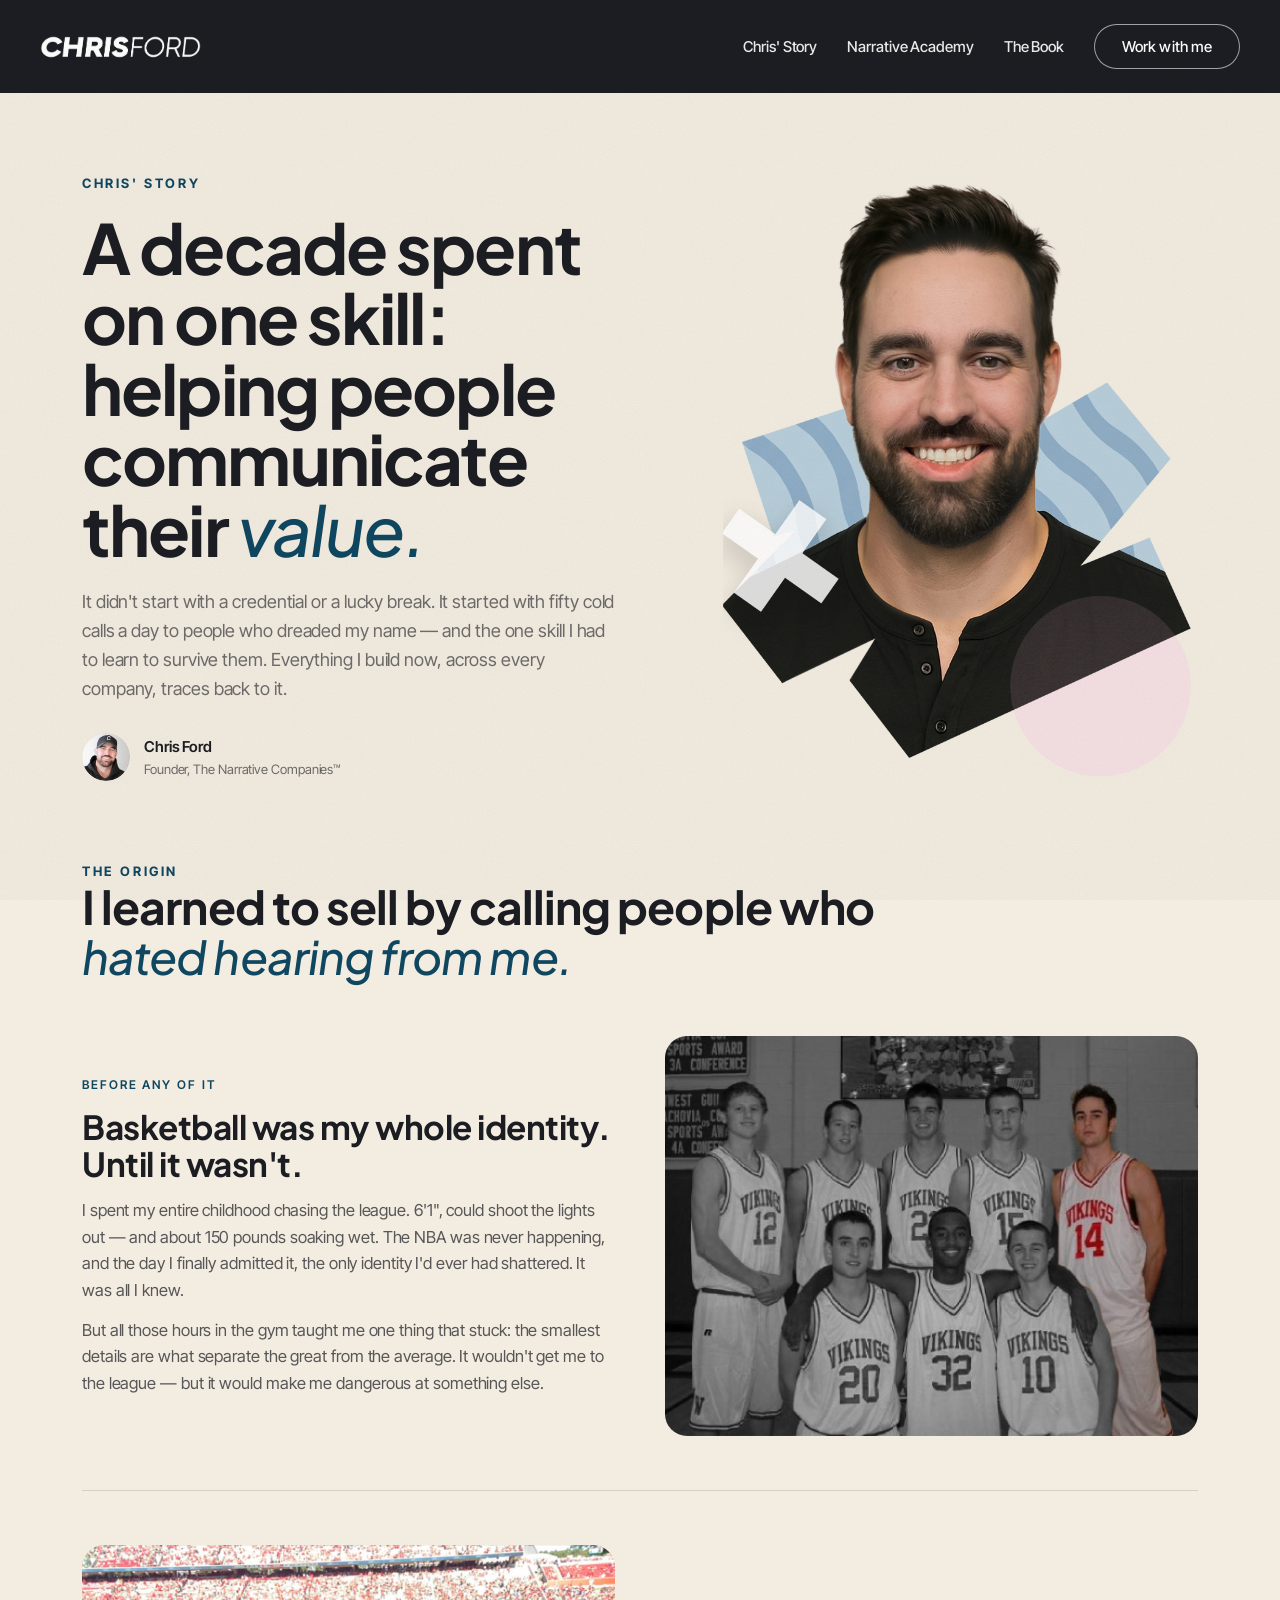
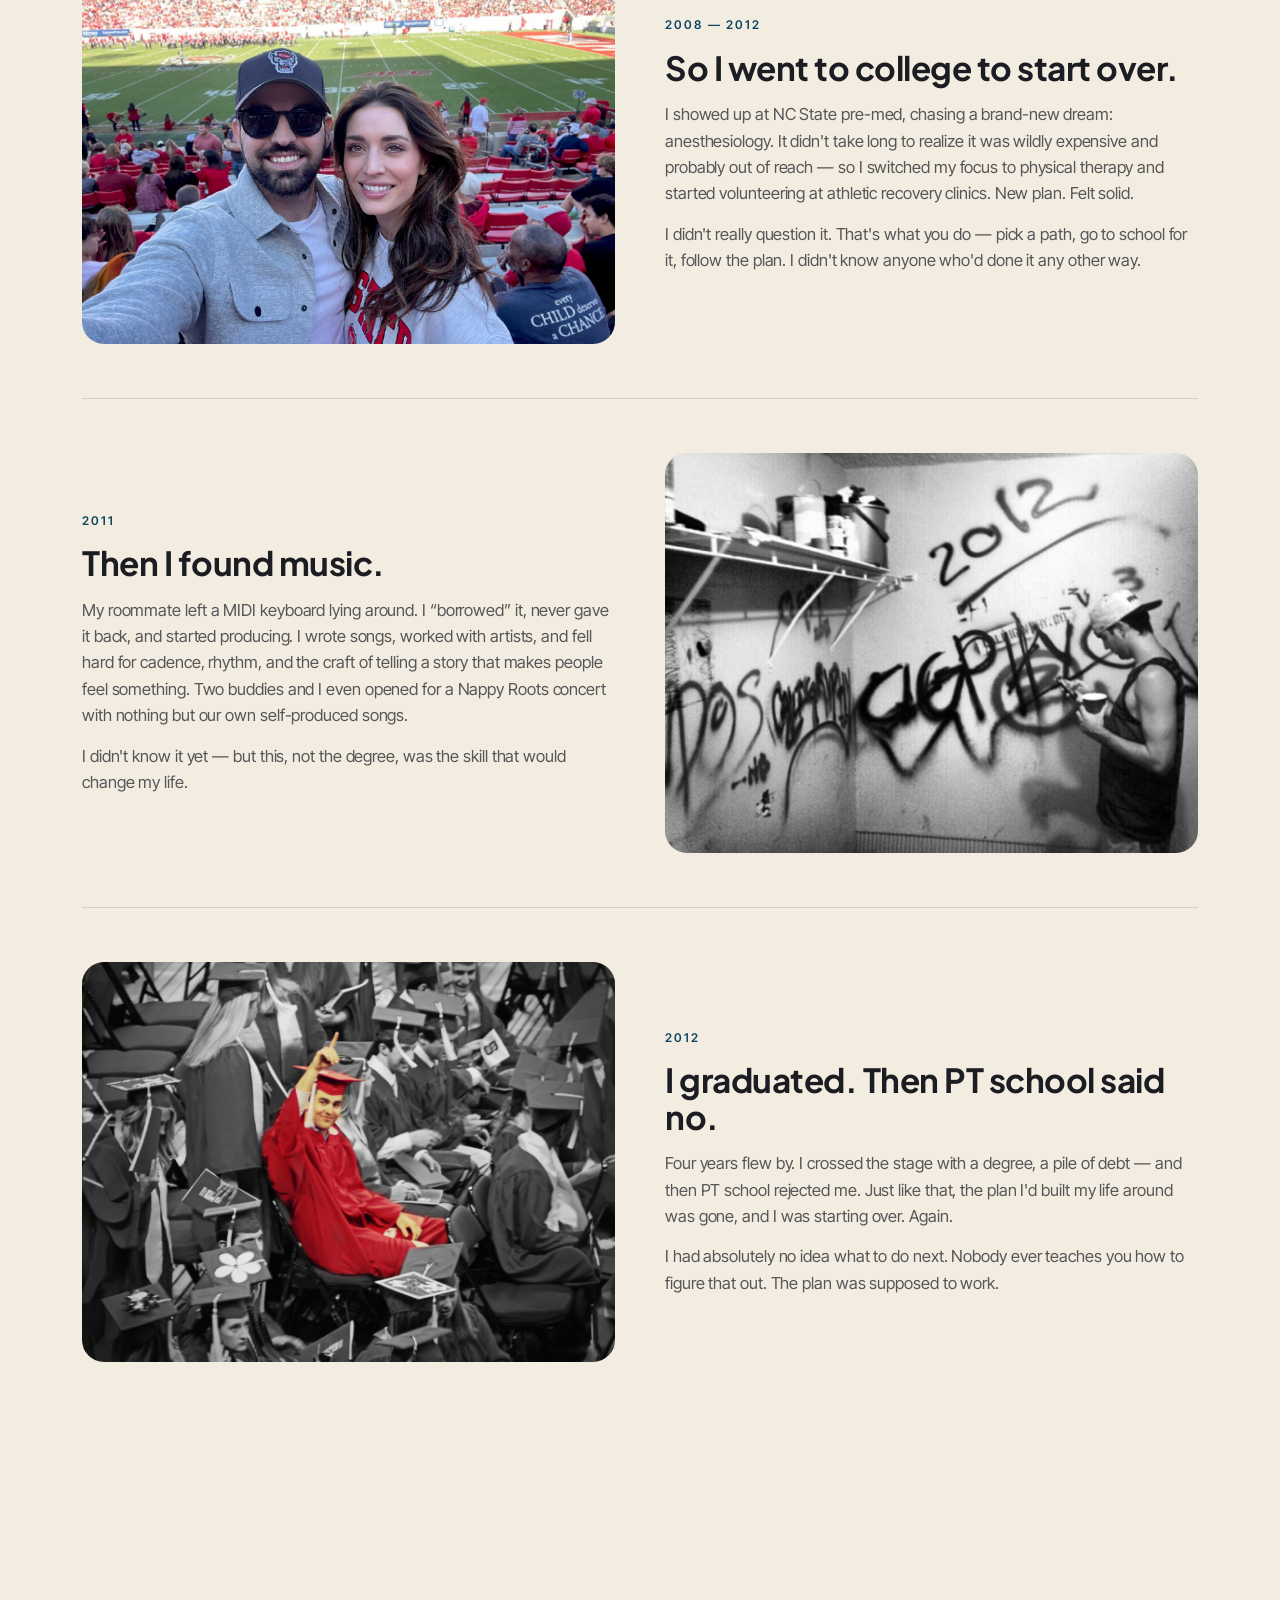
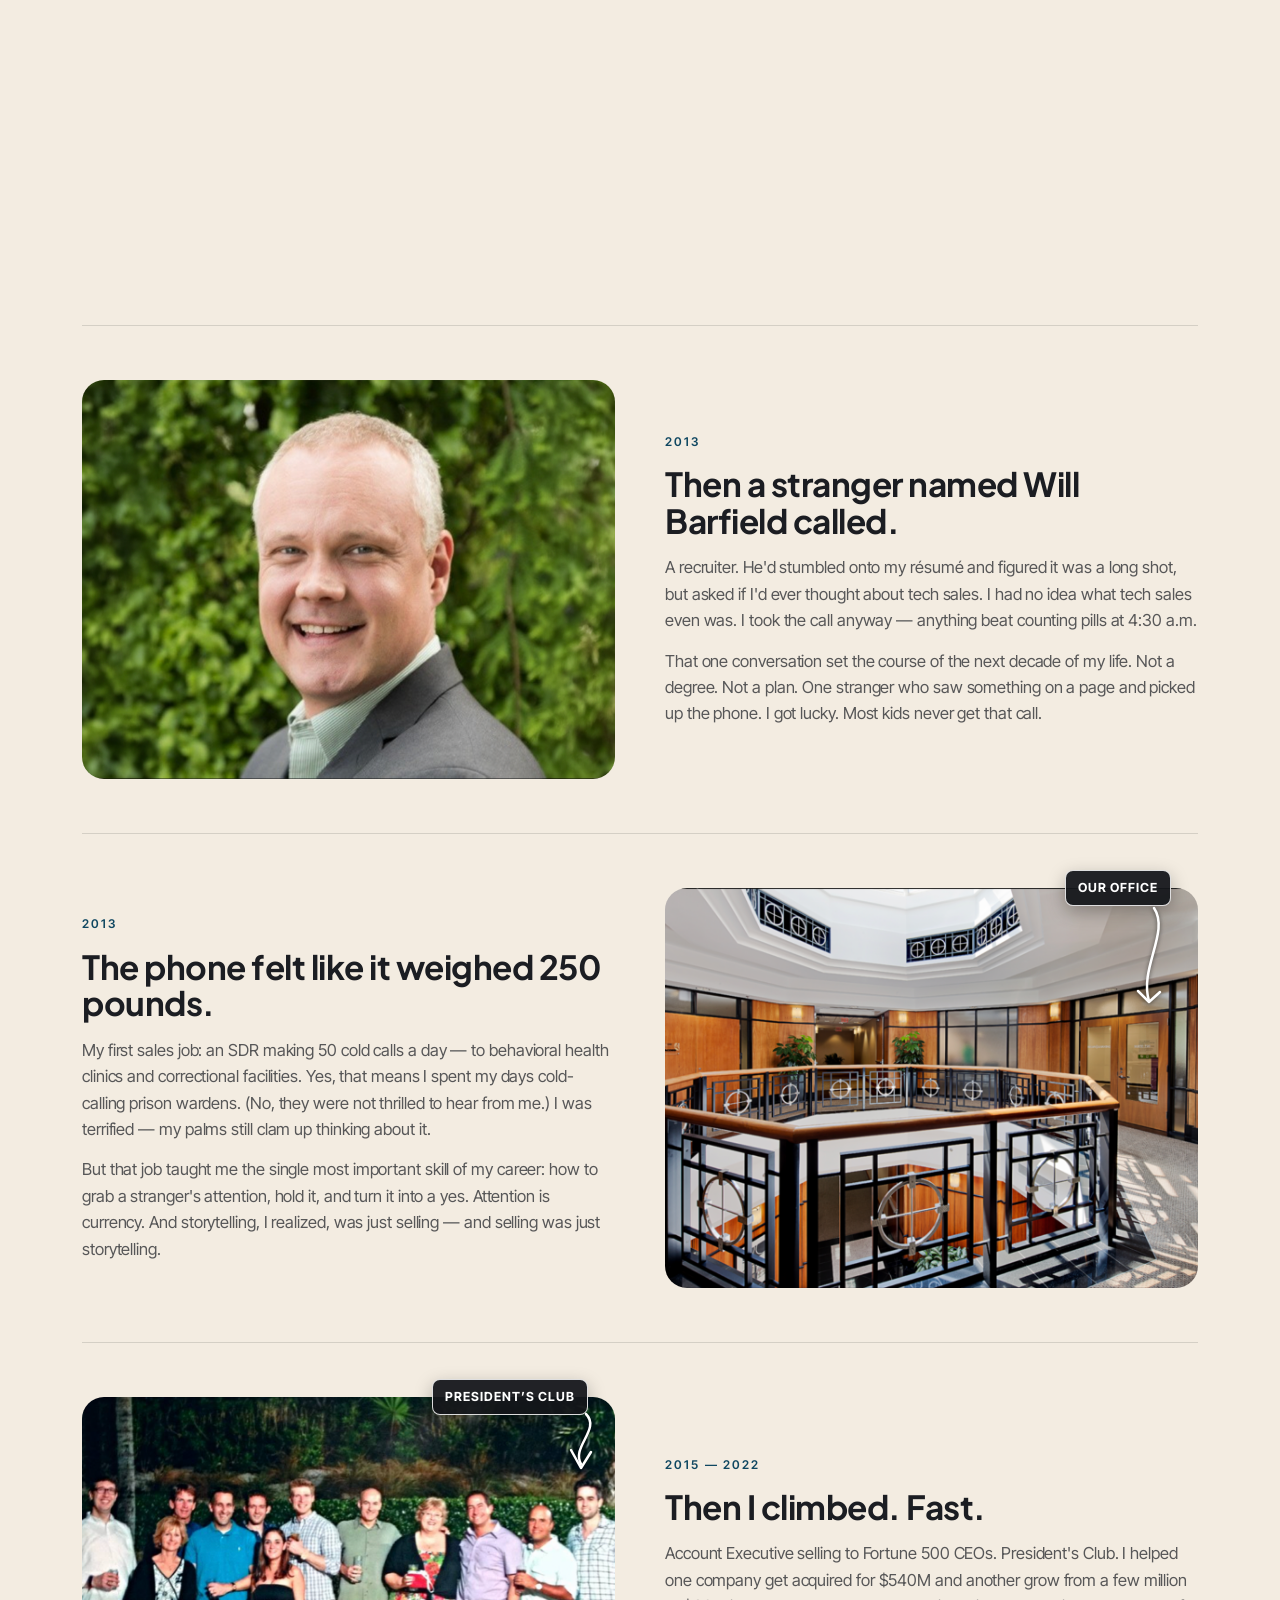
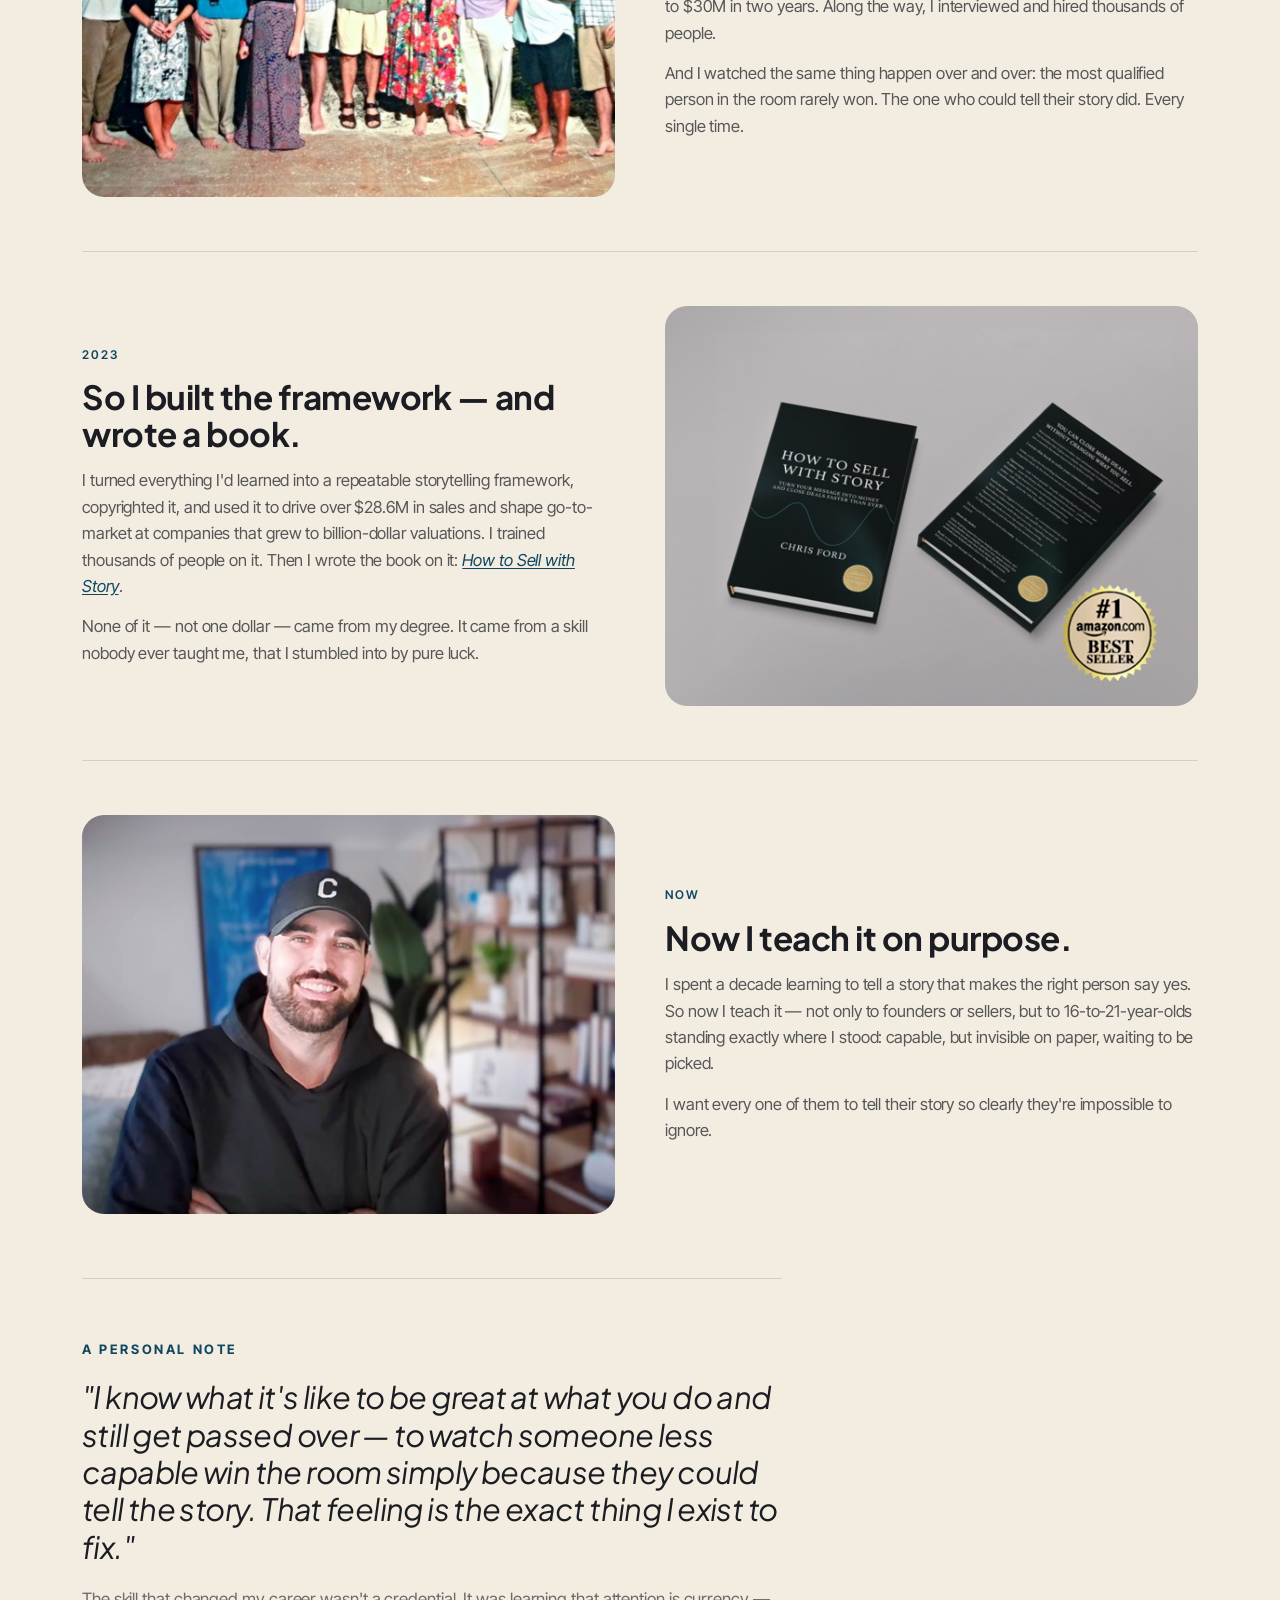
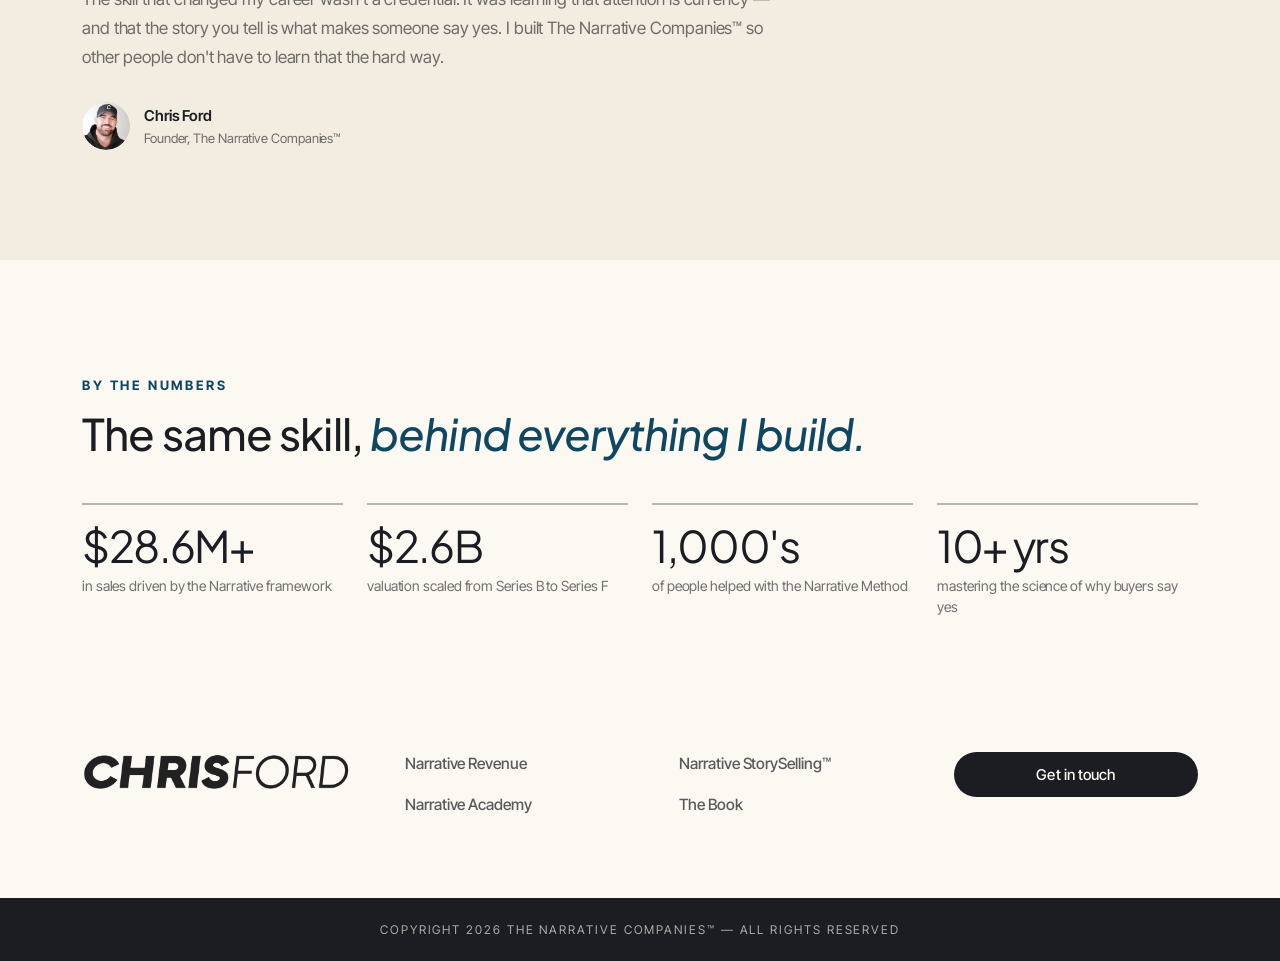
==== commit 78cf87a7: "Homepage: cinematic DM-style redesign + Narrative Academy page - Cinematic stage: problem / guide / " ====
--- a/chris-story.html
+++ b/chris-story.html
@@ -25,7 +25,7 @@
     <a href="index.html" class="logo"><img src="cford.png" alt="Chris Ford"></a>
     <div class="navlinks">
       <a href="chris-story.html">Chris' Story</a>
-      <a href="https://thenarrativeacademy.com" target="_blank" rel="noopener">Narrative Academy</a>
+      <a href="narrative-academy.html">Narrative Academy</a>
       <a href="index.html#book">The Book</a>
       <a href="contact.html" class="btn btn-ghost-light">Work with me</a>
     </div>
@@ -35,7 +35,7 @@
   </nav>
   <div class="mobile-menu" id="mobileMenu">
     <a href="chris-story.html">Chris' Story</a>
-    <a href="https://thenarrativeacademy.com" target="_blank" rel="noopener">Narrative Academy</a>
+    <a href="narrative-academy.html">Narrative Academy</a>
     <a href="index.html#book">The Book</a>
     <a href="contact.html" class="mm-cta">Work with me</a>
   </div>
@@ -218,7 +218,7 @@
       <div class="foot-logo"><img src="cford-black.png" alt="Chris Ford"></div>
       <div class="foot-col">
         <a href="https://www.narrativerevenue.com" target="_blank" rel="noopener">Narrative Revenue</a>
-        <a href="https://thenarrativeacademy.com" target="_blank" rel="noopener">Narrative Academy</a>
+        <a href="narrative-academy.html">Narrative Academy</a>
       </div>
       <div class="foot-col">
         <a href="https://www.narrativestoryselling.com" target="_blank" rel="noopener">Narrative StorySelling&trade;</a>
